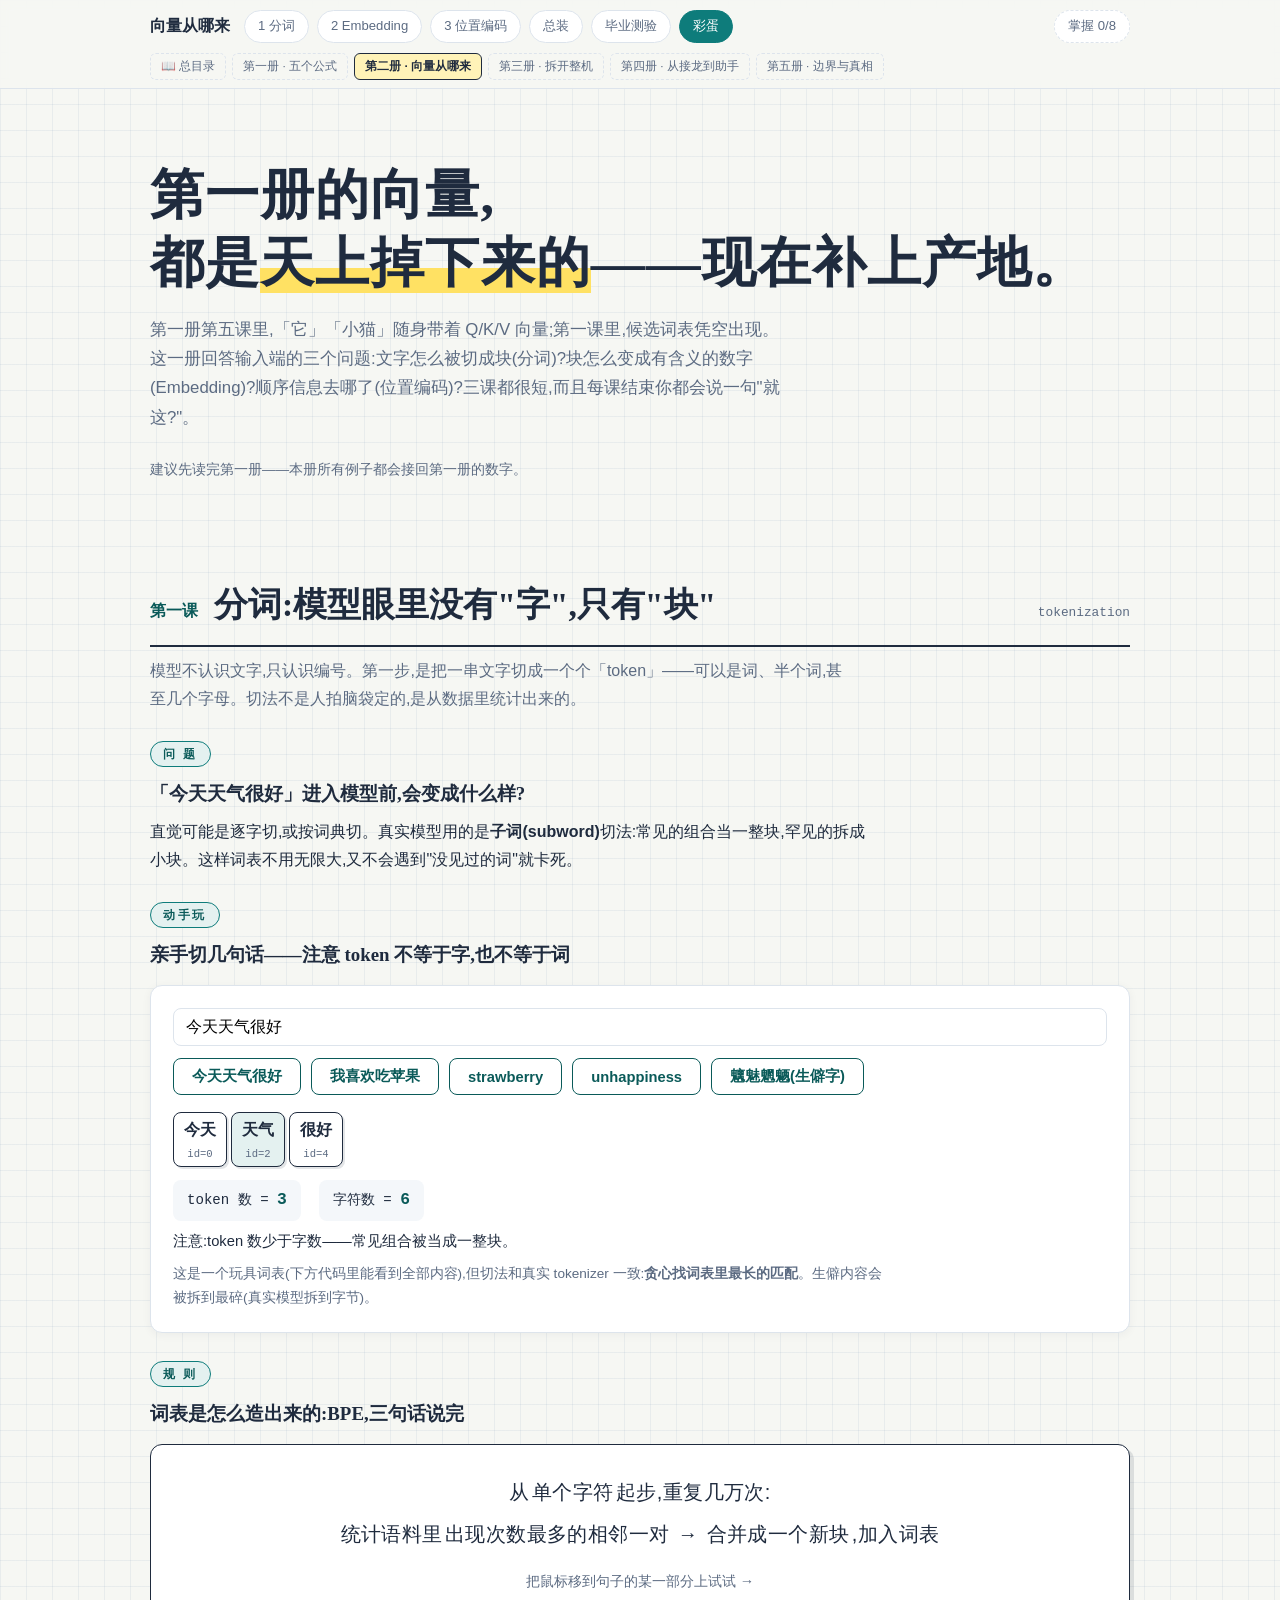
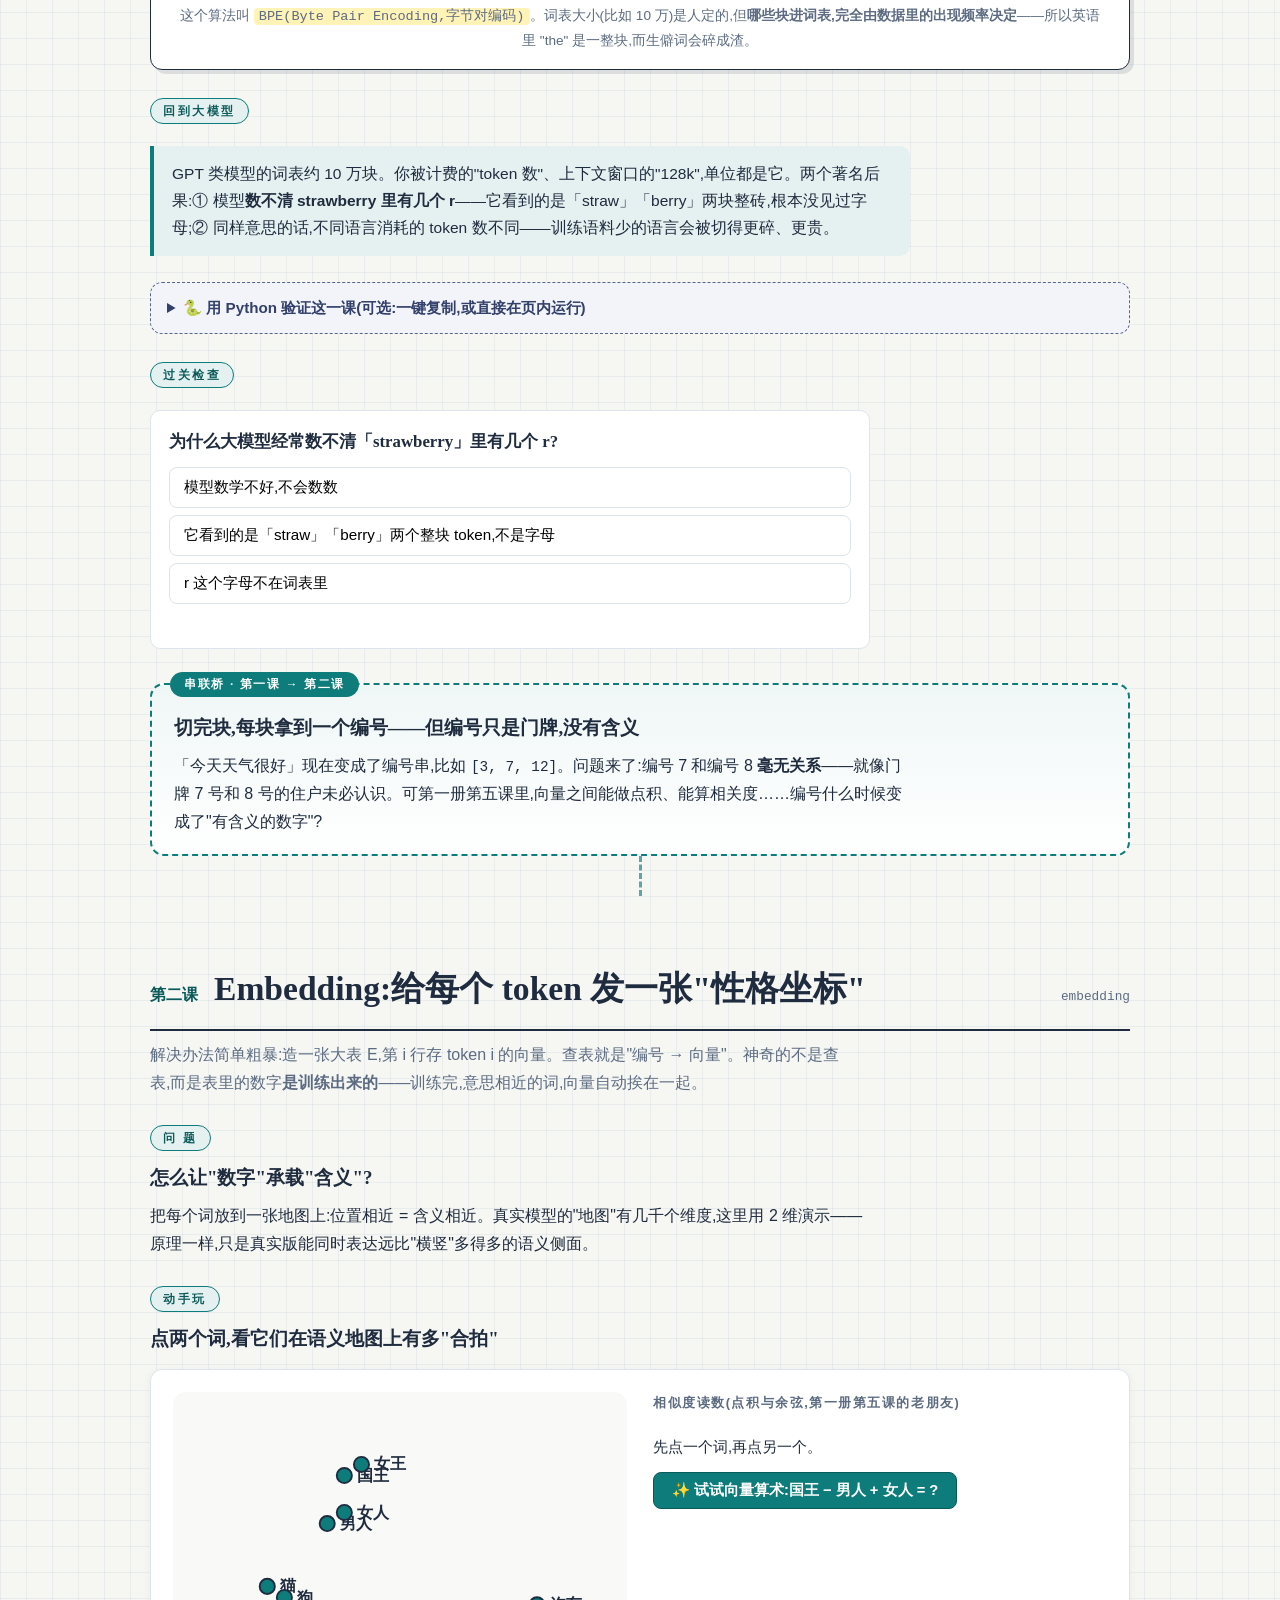
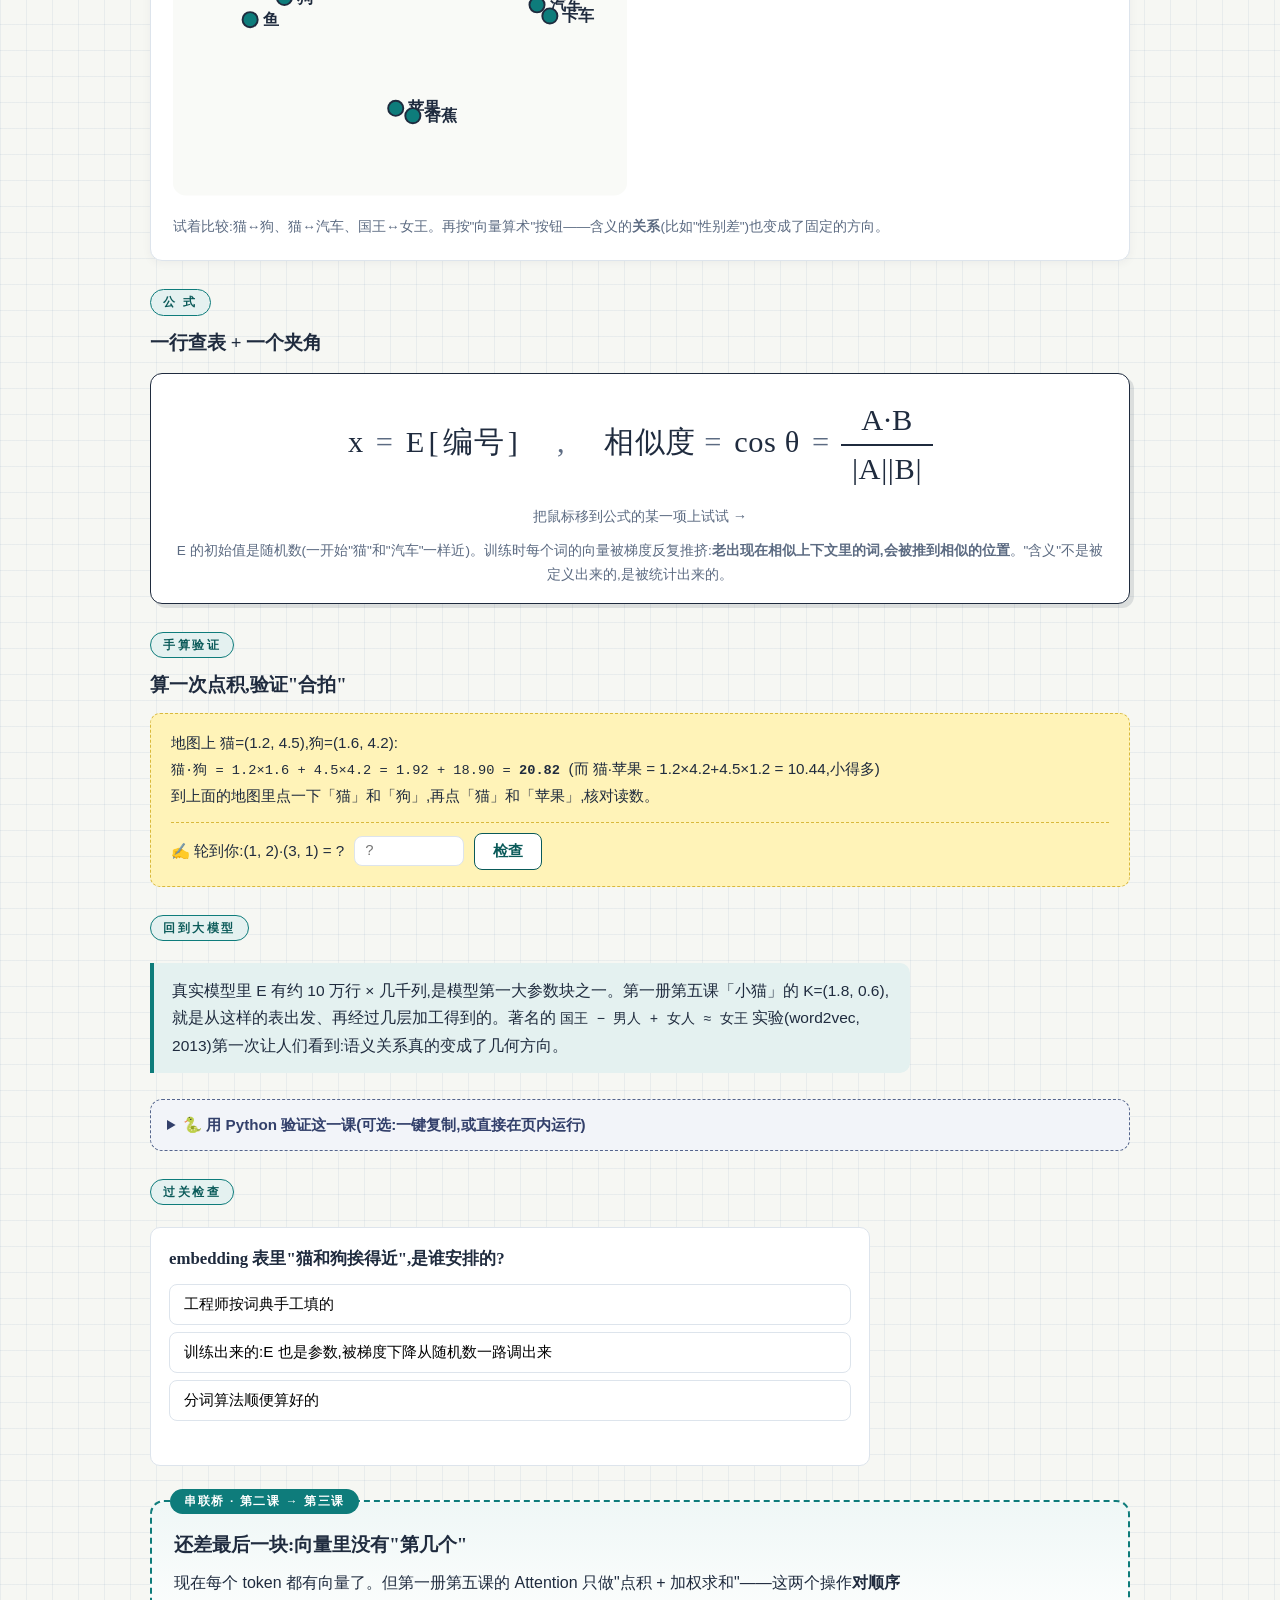
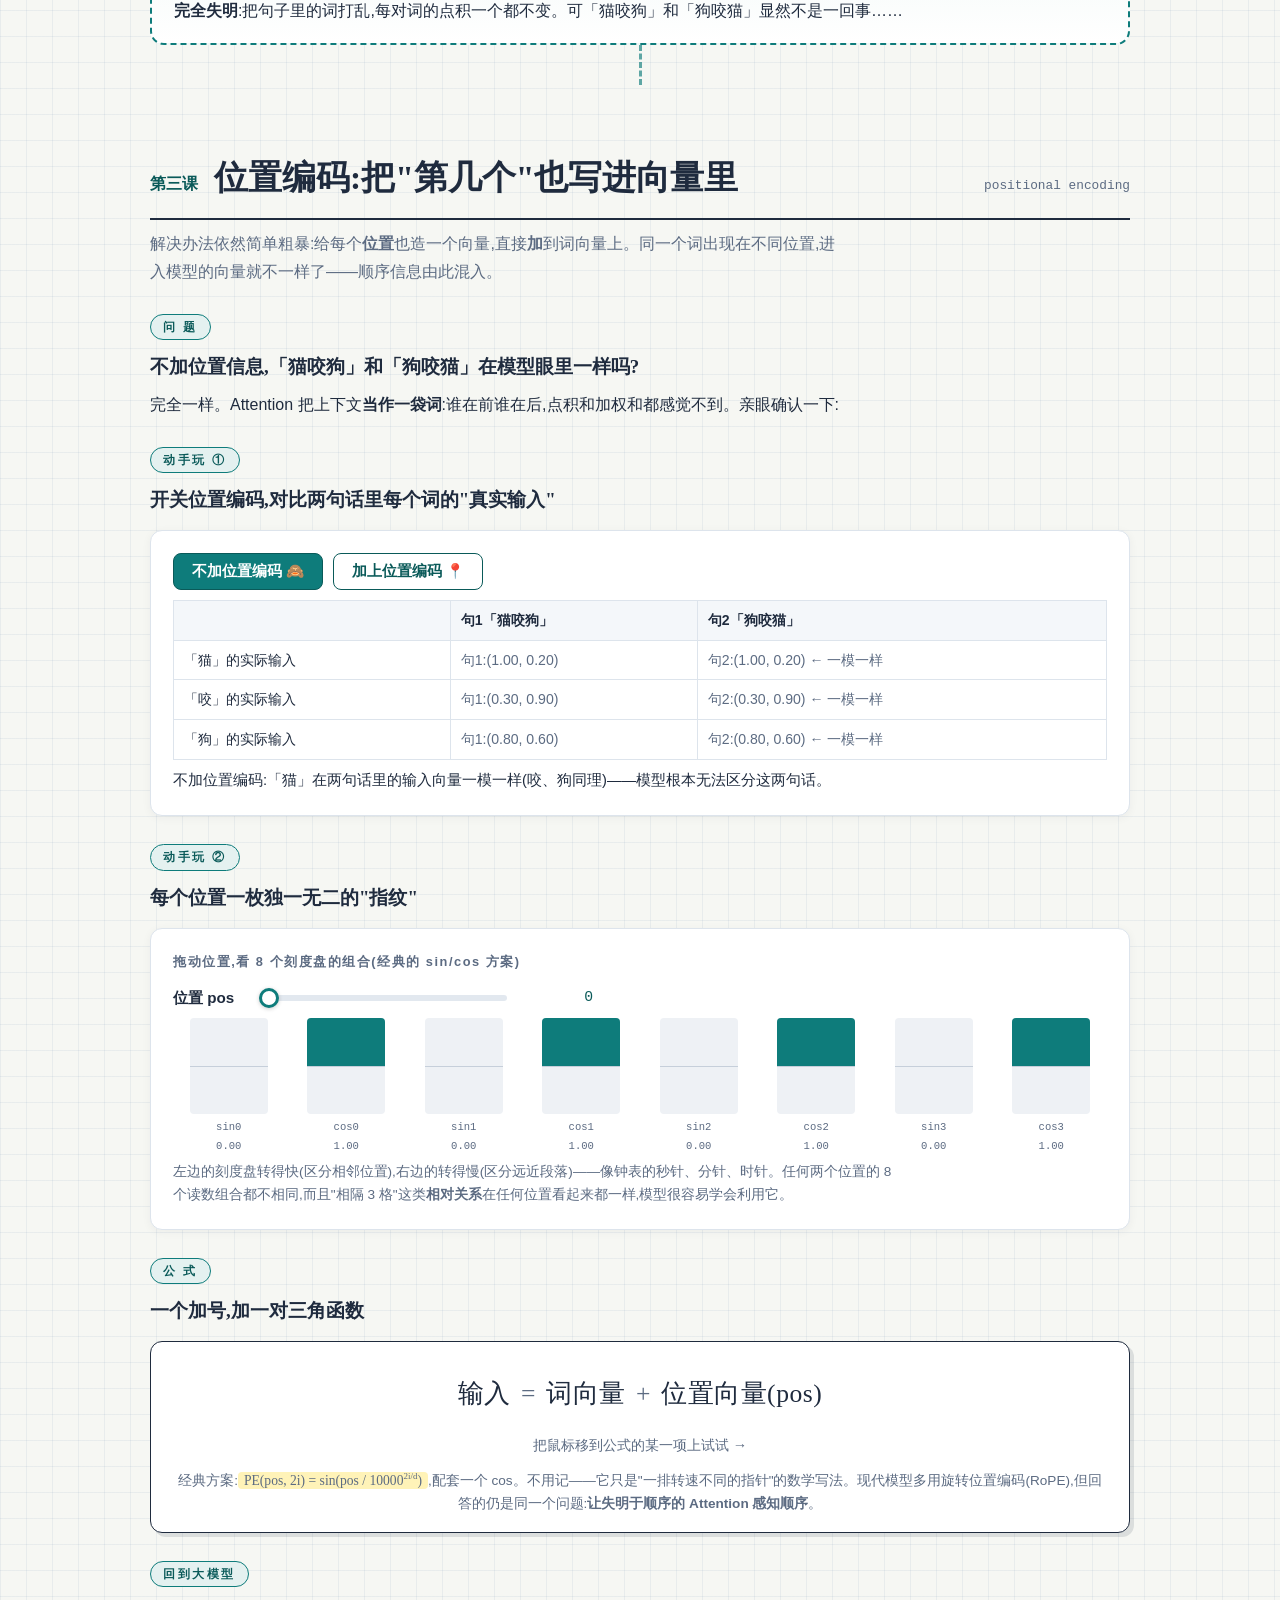
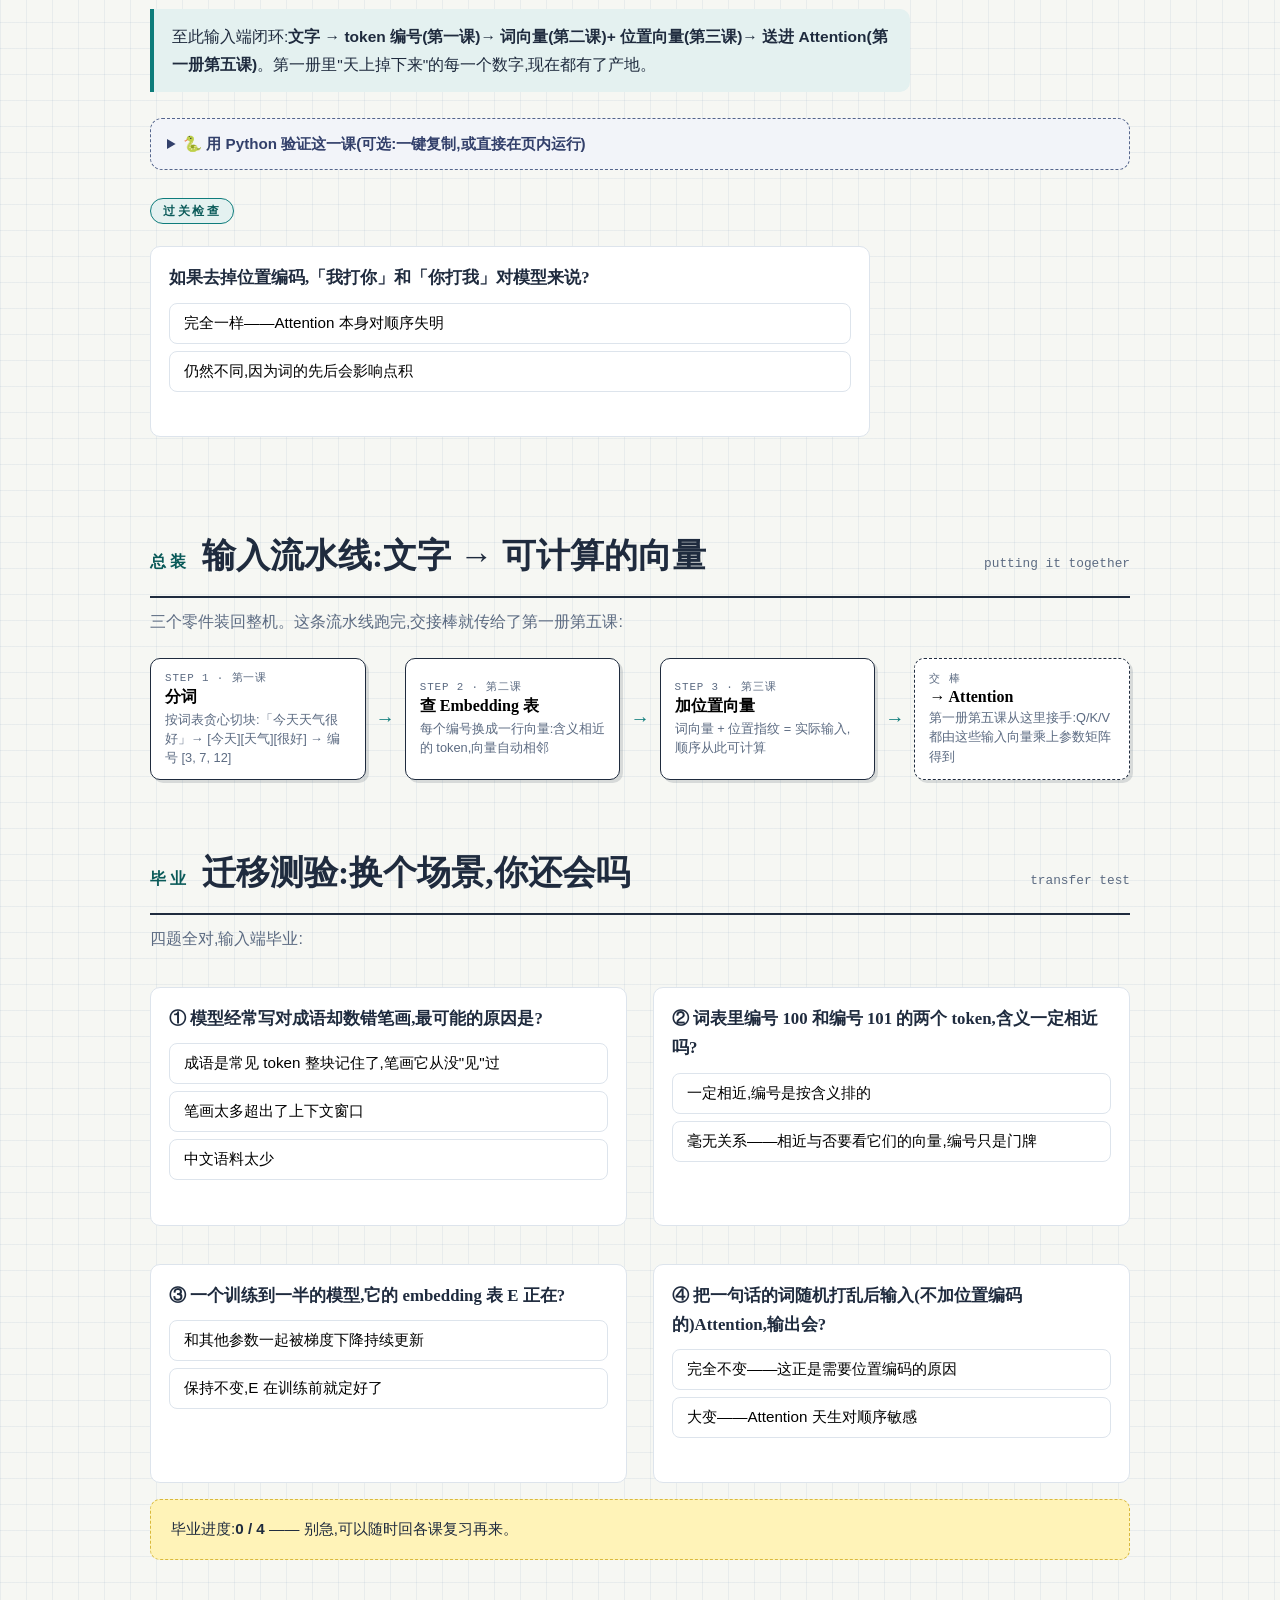
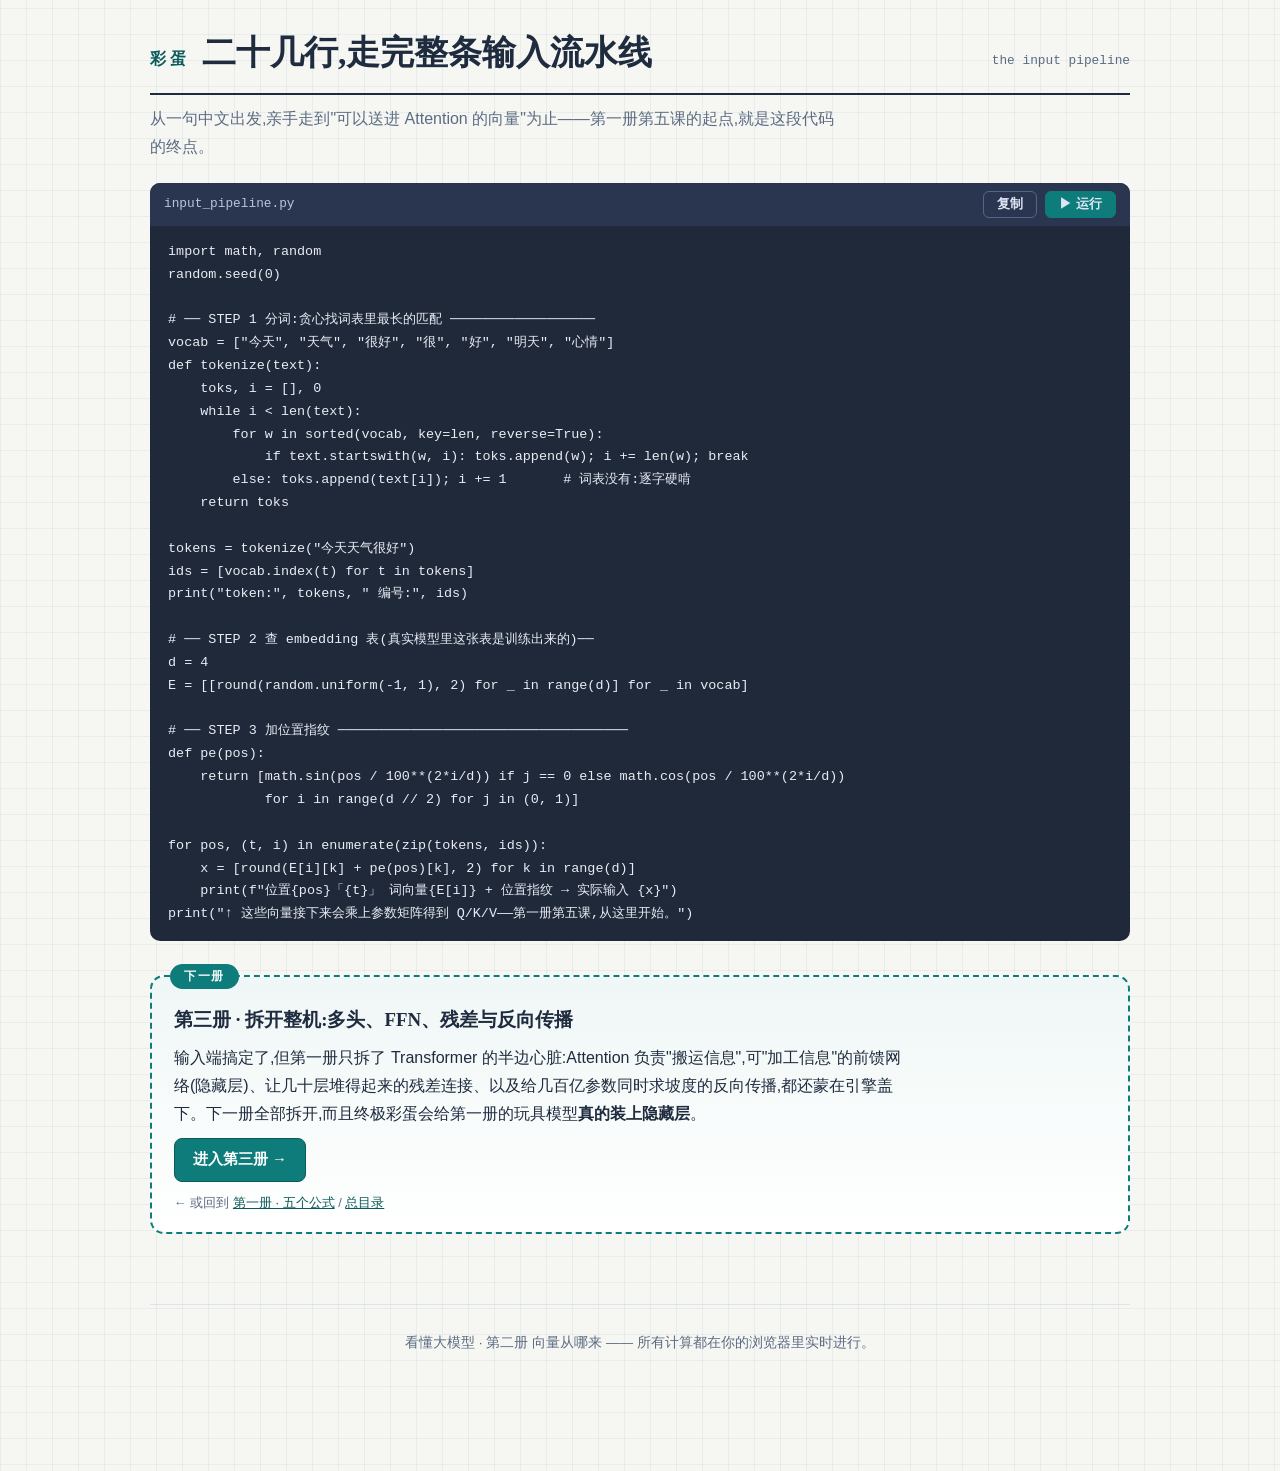
==== 02-tokens.html @ 9a84790a "初始提交:「看懂大模型」交互式零基础五册 - index.html         总目录:知识地图 + 五册导航 + 三条学习路线 - 01-formulas.html   第一册 · 五个公式(原" ====
<!DOCTYPE html>
<html lang="zh-CN">
<head>
<meta charset="UTF-8">
<meta name="viewport" content="width=device-width, initial-scale=1.0">
<title>第二册 · 向量从哪来:分词、Embedding、位置编码 | 看懂大模型</title>
<link rel="stylesheet" href="assets/style.css">
<style>
.tok-chip{display:inline-block;border:1.5px solid var(--ink);border-radius:8px;padding:3px 10px;margin:3px 4px 3px 0;font-family:var(--serif);font-weight:900;font-size:1.02rem;box-shadow:2px 2px 0 rgba(31,43,62,.12);background:var(--card)}
.tok-chip small{display:block;font-family:var(--mono);font-weight:400;font-size:.66rem;color:var(--sub);text-align:center}
.tok-chip.alt{background:var(--teal-bg)}
.tok-chip.rare{background:var(--red-bg);border-color:var(--red)}
.tok-in{width:100%;border:1.5px solid var(--line);border-radius:8px;padding:9px 12px;font-size:1rem;font-family:inherit}
.emb-svg text{font-family:var(--sans)}
.pe-bars{display:flex;gap:6px;align-items:center;height:130px;margin-top:8px}
.pe-col{flex:1;display:flex;flex-direction:column;align-items:center;gap:4px}
.pe-track{width:70%;height:96px;background:#EEF1F5;border-radius:4px;position:relative;overflow:hidden}
.pe-fill{position:absolute;left:0;right:0;background:var(--teal);transition:all .2s}
.pe-lbl{font-family:var(--mono);font-size:.66rem;color:var(--sub)}
.cmp-table{width:100%;border-collapse:collapse;font-size:.88rem;margin-top:10px}
.cmp-table th,.cmp-table td{border:1px solid var(--line);padding:7px 10px;text-align:left}
.cmp-table th{background:#F4F7FA}
.cmp-table td.diff{background:var(--marker-soft);font-weight:700}
.cmp-table td.same{color:var(--sub)}
</style>
</head>
<body data-prog-total="8">
<nav>
  <div class="nav-in">
    <span class="nav-brand">向量从哪来</span>
    <a class="nav-chip" href="#c1" data-nav="c1">1 分词</a>
    <a class="nav-chip" href="#c2" data-nav="c2">2 Embedding</a>
    <a class="nav-chip" href="#c3" data-nav="c3">3 位置编码</a>
    <a class="nav-chip" href="#c6" data-nav="c6">总装</a>
    <a class="nav-chip" href="#c7" data-nav="c7">毕业测验</a>
    <a class="nav-chip" href="#c8" data-nav="c8">彩蛋</a>
    <span class="nav-chip" id="navProg">掌握 0/8</span>
  </div>
  <div class="series-in">
    <a class="sbook" href="index.html">📖 总目录</a>
    <a class="sbook" href="01-formulas.html">第一册 · 五个公式</a>
    <a class="sbook cur" href="02-tokens.html">第二册 · 向量从哪来</a>
    <a class="sbook" href="03-transformer.html">第三册 · 拆开整机</a>
    <a class="sbook" href="04-assistant.html">第四册 · 从接龙到助手</a>
    <a class="sbook" href="05-limits.html">第五册 · 边界与真相</a>
  </div>
</nav>

<main>
<header class="hero" id="top">
  <h1>第一册的向量,<br>都是<span class="hl">天上掉下来的</span>——现在补上产地。</h1>
  <p class="lead">第一册第五课里,「它」「小猫」随身带着 Q/K/V 向量;第一课里,候选词表凭空出现。这一册回答输入端的三个问题:文字怎么被切成块(分词)?块怎么变成有含义的数字(Embedding)?顺序信息去哪了(位置编码)?三课都很短,而且每课结束你都会说一句"就这?"。</p>
  <p class="note">建议先读完第一册——本册所有例子都会接回第一册的数字。</p>
</header>

<!-- ======================== 第一课 分词 ======================== -->
<section class="chapter" id="c1">
  <div class="ch-head"><span class="ch-no">第一课</span><h2>分词:模型眼里没有"字",只有"块"</h2><span class="en">tokenization</span></div>
  <p class="ch-lede">模型不认识文字,只认识编号。第一步,是把一串文字切成一个个「token」——可以是词、半个词,甚至几个字母。切法不是人拍脑袋定的,是从数据里统计出来的。</p>

  <div class="stage">
    <span class="tag">问 题</span>
    <h3>「今天天气很好」进入模型前,会变成什么样?</h3>
    <p>直觉可能是逐字切,或按词典切。真实模型用的是<b>子词(subword)</b>切法:常见的组合当一整块,罕见的拆成小块。这样词表不用无限大,又不会遇到"没见过的词"就卡死。</p>
  </div>

  <div class="stage">
    <span class="tag">动手玩</span>
    <h3>亲手切几句话——注意 token 不等于字,也不等于词</h3>
    <div class="widget">
      <input class="tok-in" id="tokIn" value="今天天气很好" aria-label="输入要分词的文本">
      <div class="btn-row">
        <button class="btn ghost tok-preset" data-t="今天天气很好">今天天气很好</button>
        <button class="btn ghost tok-preset" data-t="我喜欢吃苹果">我喜欢吃苹果</button>
        <button class="btn ghost tok-preset" data-t="strawberry">strawberry</button>
        <button class="btn ghost tok-preset" data-t="unhappiness">unhappiness</button>
        <button class="btn ghost tok-preset" data-t="魑魅魍魉">魑魅魍魉(生僻字)</button>
      </div>
      <div style="margin-top:14px" id="tokOut"></div>
      <div class="readout">
        <div class="cell">token 数 = <b id="tokN">—</b></div>
        <div class="cell">字符数 = <b id="tokC">—</b></div>
      </div>
      <div class="gd-msg" id="tokMsg"></div>
      <p class="small" style="margin-top:8px">这是一个玩具词表(下方代码里能看到全部内容),但切法和真实 tokenizer 一致:<b>贪心找词表里最长的匹配</b>。生僻内容会被拆到最碎(真实模型拆到字节)。</p>
    </div>
  </div>

  <div class="stage">
    <span class="tag">规 则</span>
    <h3>词表是怎么造出来的:BPE,三句话说完</h3>
    <div class="fbox">
      <div class="formula" style="font-size:clamp(1rem,2.4vw,1.25rem);line-height:2.1;font-family:var(--sans)">
        从<span class="term" data-g="bpe-char" data-tip="<b>单字起步</b>:最初词表只有几百个基础字符/字节,任何文本都能拆开——所以模型永远不会遇到'词表里没有'的输入">单个字符</span>起步,重复几万次:<br>
        统计语料里<span class="term" data-g="bpe-pair" data-tip="<b>最常相邻的一对</b>:比如英文里 t 和 h 老挨着,中文里「今」和「天」老挨着——它们会最先被合并">出现次数最多的相邻一对</span> → <span class="term" data-g="bpe-merge" data-tip="<b>合并成新块</b>:t+h→th,th+e→the。常见的东西越合越长,罕见的永远保持碎块">合并成一个新块</span>,加入词表
      </div>
      <div class="tip">把鼠标移到句子的某一部分上试试 →</div>
      <div class="fnote">这个算法叫 <code>BPE(Byte Pair Encoding,字节对编码)</code>。词表大小(比如 10 万)是人定的,但<b>哪些块进词表,完全由数据里的出现频率决定</b>——所以英语里 "the" 是一整块,而生僻词会碎成渣。</div>
    </div>
  </div>

  <div class="stage">
    <span class="tag">回到大模型</span>
    <div class="backline">GPT 类模型的词表约 10 万块。你被计费的"token 数"、上下文窗口的"128k",单位都是它。两个著名后果:① 模型<b>数不清 strawberry 里有几个 r</b>——它看到的是「straw」「berry」两块整砖,根本没见过字母;② 同样意思的话,不同语言消耗的 token 数不同——训练语料少的语言会被切得更碎、更贵。</div>
  </div>

  <details class="pydet">
    <summary>🐍 用 Python 验证这一课(可选:一键复制,或直接在页内运行)</summary><div class="pynote">点「▶ 运行」会在你的浏览器里加载一个真正的 Python 引擎(首次需联网下载,约 10~20 秒);也可以复制到本地运行。只用标准库。</div>
    <div class="pyblock">
      <div class="pyhead"><span class="pl">lesson1_bpe.py</span><button class="pybtn py-copy">复制</button><button class="pybtn run py-run">▶ 运行</button></div>
      <pre class="pycode">from collections import Counter

# 语料:五个英文单词(重复代表词频)
words = ["low"]*5 + ["lower"]*2 + ["newest"]*6 + ["widest"]*3
words = [list(w) for w in words]                # 起步:全拆成单字符

for step in range(6):                           # BPE:重复合并 6 次
    pairs = Counter()
    for w in words:                             # ① 统计所有相邻对
        for a, b in zip(w, w[1:]):
            pairs[(a, b)] += 1
    (a, b), cnt = pairs.most_common(1)[0]       # ② 找最常见的一对
    for w in words:                             # ③ 合并成一个新块
        i = 0
        while i < len(w) - 1:
            if w[i] == a and w[i+1] == b: w[i:i+2] = [a+b]
            else: i += 1
    print(f"第{step+1}次合并: {a}+{b} (出现{cnt}次)   newest → {[t for t in words[7]]}")</pre>
      <pre class="pyout" hidden></pre>
    </div>
  </details>

  <div class="stage"><span class="tag">过关检查</span>
    <div class="quiz" data-key="q1" data-fbok="正确——模型看到的是「straw」「berry」两块砖的编号,里面有几个 r 它从没'看见'过。" data-fbbad="回想上面的实验:strawberry 被切成了几块?模型看到的是块的编号,不是字母。">
      <h3>为什么大模型经常数不清「strawberry」里有几个 r?</h3><button class="q-opt" data-ok="0">模型数学不好,不会数数</button><button class="q-opt" data-ok="1">它看到的是「straw」「berry」两个整块 token,不是字母</button><button class="q-opt" data-ok="0">r 这个字母不在词表里</button><div class="q-fb"></div>
    </div>
  </div>
</section>

<div class="bridge" id="b12">
  <span class="btag">串联桥 · 第一课 → 第二课</span>
  <h3>切完块,每块拿到一个编号——但编号只是门牌,没有含义</h3>
  <p>「今天天气很好」现在变成了编号串,比如 <span class="mono">[3, 7, 12]</span>。问题来了:编号 7 和编号 8 <b>毫无关系</b>——就像门牌 7 号和 8 号的住户未必认识。可第一册第五课里,向量之间能做点积、能算相关度……编号什么时候变成了"有含义的数字"?</p>
</div>
<div class="bridge-link"></div>

<!-- ======================== 第二课 EMBEDDING ======================== -->
<section class="chapter" id="c2">
  <div class="ch-head"><span class="ch-no">第二课</span><h2>Embedding:给每个 token 发一张"性格坐标"</h2><span class="en">embedding</span></div>
  <p class="ch-lede">解决办法简单粗暴:造一张大表 E,第 i 行存 token i 的向量。查表就是"编号 → 向量"。神奇的不是查表,而是表里的数字<b>是训练出来的</b>——训练完,意思相近的词,向量自动挨在一起。</p>

  <div class="stage">
    <span class="tag">问 题</span>
    <h3>怎么让"数字"承载"含义"?</h3>
    <p>把每个词放到一张地图上:位置相近 = 含义相近。真实模型的"地图"有几千个维度,这里用 2 维演示——原理一样,只是真实版能同时表达远比"横竖"多得多的语义侧面。</p>
  </div>

  <div class="stage">
    <span class="tag">动手玩</span>
    <h3>点两个词,看它们在语义地图上有多"合拍"</h3>
    <div class="widget">
      <div class="w-grid">
        <div>
          <svg id="embSvg" class="emb-svg" viewBox="0 0 360 320" width="100%"></svg>
        </div>
        <div>
          <div class="w-title">相似度读数(点积与余弦,第一册第五课的老朋友)</div>
          <div id="embRead" class="readout" style="flex-direction:column;align-items:flex-start"></div>
          <div class="gd-msg" id="embMsg">先点一个词,再点另一个。</div>
          <div class="btn-row"><button class="btn" id="embKing">✨ 试试向量算术:国王 − 男人 + 女人 = ?</button></div>
          <div class="gd-msg" id="embKingMsg"></div>
        </div>
      </div>
      <p class="small" style="margin-top:10px">试着比较:猫↔狗、猫↔汽车、国王↔女王。再按"向量算术"按钮——含义的<b>关系</b>(比如"性别差")也变成了固定的方向。</p>
    </div>
  </div>

  <div class="stage">
    <span class="tag">公 式</span>
    <h3>一行查表 + 一个夹角</h3>
    <div class="fbox" id="embF">
      <div class="formula">
        <span class="term" data-g="emb-x" data-tip="<b>x</b>:这个 token 的向量,后续一切计算(包括第一册第五课的 Q/K/V)的原材料">x</span><span class="op">=</span><span class="term" data-g="emb-E" data-tip="<b>E</b>:embedding 表,词表有多少 token 就有多少行。它是参数——第一册第三课的梯度下降同样在更新它的每一个数字">E</span>[<span class="term" data-g="emb-id" data-tip="<b>编号</b>:第一课分词的输出。查表动作本身毫无智能,智能全在表里的数字">编号</span>]
        <span class="op" style="padding:0 1em">,</span>
        相似度<span class="op">=</span><span class="term" data-g="emb-cos" data-tip="<b>cos θ</b>:两个向量夹角的余弦,1=同向(意思相近),0=垂直(不相干),−1=反向。点积除以两个长度就得到它">cos θ</span><span class="op">=</span><span class="frac"><span class="top"><span class="term" data-g="emb-dot" data-tip="<b>A·B</b>:点积——对应位置相乘再相加,第一册第五课算相关度用的正是它">A·B</span></span><span class="bot">|A||B|</span></span>
      </div>
      <div class="tip" id="embTip">把鼠标移到公式的某一项上试试 →</div>
      <div class="fnote">E 的初始值是随机数(一开始"猫"和"汽车"一样近)。训练时每个词的向量被梯度反复推挤:<b>老出现在相似上下文里的词,会被推到相似的位置</b>。"含义"不是被定义出来的,是被统计出来的。</div>
    </div>
  </div>

  <div class="stage">
    <span class="tag">手算验证</span>
    <h3>算一次点积,验证"合拍"</h3>
    <div class="verify">
      地图上 猫=(1.2, 4.5),狗=(1.6, 4.2):<br>
      <span class="mono">猫·狗 = 1.2×1.6 + 4.5×4.2 = 1.92 + 18.90 = <b>20.82</b></span>&nbsp;&nbsp;(而 猫·苹果 = 1.2×4.2+4.5×1.2 = 10.44,小得多)<br>
      到上面的地图里点一下「猫」和「狗」,再点「猫」和「苹果」,核对读数。
      <div class="try" data-exp="5" data-tol="0.01" data-key="t1"><span>✍️ 轮到你:(1, 2)·(3, 1) = ?</span><input type="number" step="0.01" class="t-in" placeholder="?"><button class="btn ghost t-btn">检查</button><span class="t-fb"></span></div>
    </div>
  </div>

  <div class="stage">
    <span class="tag">回到大模型</span>
    <div class="backline">真实模型里 E 有约 10 万行 × 几千列,是模型第一大参数块之一。第一册第五课「小猫」的 K=(1.8, 0.6),就是从这样的表出发、再经过几层加工得到的。著名的 <span class="mono">国王 − 男人 + 女人 ≈ 女王</span> 实验(word2vec, 2013)第一次让人们看到:语义关系真的变成了几何方向。</div>
  </div>

  <details class="pydet">
    <summary>🐍 用 Python 验证这一课(可选:一键复制,或直接在页内运行)</summary>
    <div class="pyblock">
      <div class="pyhead"><span class="pl">lesson2_embedding.py</span><button class="pybtn py-copy">复制</button><button class="pybtn run py-run">▶ 运行</button></div>
      <pre class="pycode">import math

E = {"猫": (1.2, 4.5), "狗": (1.6, 4.2), "鱼": (0.8, 3.6),
     "苹果": (4.2, 1.2), "香蕉": (4.6, 1.0), "汽车": (7.5, 4.0),
     "男人": (2.6, 6.2), "女人": (3.0, 6.5), "国王": (3.0, 7.5), "女王": (3.4, 7.8)}

def cos(a, b):                                  # 夹角余弦 = 点积 ÷ 两个长度
    dot = a[0]*b[0] + a[1]*b[1]
    return dot / (math.hypot(*a) * math.hypot(*b))

for pair in [("猫","狗"), ("猫","汽车"), ("国王","女王")]:
    print(f"cos({pair[0]}, {pair[1]}) = {cos(E[pair[0]], E[pair[1]]):.3f}")

# 向量算术:国王 − 男人 + 女人 ≈ ?
t = (E["国王"][0]-E["男人"][0]+E["女人"][0], E["国王"][1]-E["男人"][1]+E["女人"][1])
best = max(E, key=lambda w: cos(E[w], t) if w not in ("国王","男人","女人") else -9)
print("国王 − 男人 + 女人 =", t, "→ 最接近:", best)</pre>
      <pre class="pyout" hidden></pre>
    </div>
  </details>

  <div class="stage"><span class="tag">过关检查</span>
    <div class="quiz" data-key="q2" data-fbok="正确。E 是参数,和第一册彩蛋里的 W 一样被梯度下降一格格调出来——'含义'是训练的副产品。" data-fbbad="想想 E 的初始值是什么(随机数),以及第一册第三课的更新公式对谁生效。">
      <h3>embedding 表里"猫和狗挨得近",是谁安排的?</h3><button class="q-opt" data-ok="0">工程师按词典手工填的</button><button class="q-opt" data-ok="1">训练出来的:E 也是参数,被梯度下降从随机数一路调出来</button><button class="q-opt" data-ok="0">分词算法顺便算好的</button><div class="q-fb"></div>
    </div>
  </div>
</section>

<div class="bridge" id="b23">
  <span class="btag">串联桥 · 第二课 → 第三课</span>
  <h3>还差最后一块:向量里没有"第几个"</h3>
  <p>现在每个 token 都有向量了。但第一册第五课的 Attention 只做"点积 + 加权求和"——这两个操作<b>对顺序完全失明</b>:把句子里的词打乱,每对词的点积一个都不变。可「猫咬狗」和「狗咬猫」显然不是一回事……</p>
</div>
<div class="bridge-link"></div>

<!-- ======================== 第三课 位置编码 ======================== -->
<section class="chapter" id="c3">
  <div class="ch-head"><span class="ch-no">第三课</span><h2>位置编码:把"第几个"也写进向量里</h2><span class="en">positional encoding</span></div>
  <p class="ch-lede">解决办法依然简单粗暴:给每个<b>位置</b>也造一个向量,直接<b>加</b>到词向量上。同一个词出现在不同位置,进入模型的向量就不一样了——顺序信息由此混入。</p>

  <div class="stage">
    <span class="tag">问 题</span>
    <h3>不加位置信息,「猫咬狗」和「狗咬猫」在模型眼里一样吗?</h3>
    <p>完全一样。Attention 把上下文<b>当作一袋词</b>:谁在前谁在后,点积和加权和都感觉不到。亲眼确认一下:</p>
  </div>

  <div class="stage">
    <span class="tag">动手玩 ①</span>
    <h3>开关位置编码,对比两句话里每个词的"真实输入"</h3>
    <div class="widget">
      <div class="btn-row" style="margin-top:0">
        <button class="btn" id="peOff">不加位置编码 🙈</button>
        <button class="btn ghost" id="peOn">加上位置编码 📍</button>
      </div>
      <div id="peCmp" style="overflow-x:auto"></div>
      <div class="gd-msg" id="peMsg"></div>
    </div>
  </div>

  <div class="stage">
    <span class="tag">动手玩 ②</span>
    <h3>每个位置一枚独一无二的"指纹"</h3>
    <div class="widget">
      <div class="w-title">拖动位置,看 8 个刻度盘的组合(经典的 sin/cos 方案)</div>
      <div class="slider-row" style="max-width:420px"><label>位置 pos</label><input type="range" id="peSlider" min="0" max="15" step="1" value="0"><span class="val" id="peV">0</span></div>
      <div class="pe-bars" id="peBars"></div>
      <p class="small" style="margin-top:8px">左边的刻度盘转得快(区分相邻位置),右边的转得慢(区分远近段落)——像钟表的秒针、分针、时针。任何两个位置的 8 个读数组合都不相同,而且"相隔 3 格"这类<b>相对关系</b>在任何位置看起来都一样,模型很容易学会利用它。</p>
    </div>
  </div>

  <div class="stage">
    <span class="tag">公 式</span>
    <h3>一个加号,加一对三角函数</h3>
    <div class="fbox" id="peF">
      <div class="formula" style="font-size:clamp(1.15rem,2.8vw,1.6rem)">
        <span class="term" data-g="pe-in" data-tip="<b>实际输入</b>:进入 Attention 的向量。同一个词换位置,它就不同了——顺序信息就这样混了进去">输入</span><span class="op">=</span><span class="term" data-g="pe-word" data-tip="<b>词向量</b>:第二课查表得到的、带含义的向量">词向量</span><span class="op">+</span><span class="term" data-g="pe-pos" data-tip="<b>位置向量</b>:只看位置、不看词。经典方案用一组不同转速的 sin/cos;新式模型(RoPE)改成在点积时旋转,思想一致:让'第几个'可被计算">位置向量(pos)</span>
      </div>
      <div class="tip" id="peTip">把鼠标移到公式的某一项上试试 →</div>
      <div class="fnote">经典方案:<code class="mi">PE(pos, 2i) = sin(pos / 10000<sup>2i/d</sup>)</code>,配套一个 cos。不用记——它只是"一排转速不同的指针"的数学写法。现代模型多用旋转位置编码(RoPE),但回答的仍是同一个问题:<b>让失明于顺序的 Attention 感知顺序</b>。</div>
    </div>
  </div>

  <div class="stage">
    <span class="tag">回到大模型</span>
    <div class="backline">至此输入端闭环:<b>文字 → token 编号(第一课)→ 词向量(第二课)+ 位置向量(第三课)→ 送进 Attention(第一册第五课)</b>。第一册里"天上掉下来"的每一个数字,现在都有了产地。</div>
  </div>

  <details class="pydet">
    <summary>🐍 用 Python 验证这一课(可选:一键复制,或直接在页内运行)</summary>
    <div class="pyblock">
      <div class="pyhead"><span class="pl">lesson3_position.py</span><button class="pybtn py-copy">复制</button><button class="pybtn run py-run">▶ 运行</button></div>
      <pre class="pycode">import math

def pe(pos, d=8):                              # 位置 pos 的"指纹":d 个数字
    v = []
    for i in range(d // 2):
        angle = pos / (100 ** (2 * i / d))     # 转速逐对变慢(演示用 100,真实用 10000)
        v += [math.sin(angle), math.cos(angle)]
    return v

for pos in range(6):
    print(f"位置{pos}: ", [f"{x:+.2f}" for x in pe(pos)])
# 观察:任何两行都不相同——每个位置一枚独一无二的指纹;
# 且第一列变得快、最后一列变得慢,像秒针和时针。</pre>
      <pre class="pyout" hidden></pre>
    </div>
  </details>

  <div class="stage"><span class="tag">过关检查</span>
    <div class="quiz" data-key="q3" data-fbok="正确——点积和加权求和都是'一袋词'操作,必须把位置写进向量,顺序才可被计算。" data-fbbad="回看动手玩①:不加位置编码时,两句话里「猫」的输入向量一样吗?">
      <h3>如果去掉位置编码,「我打你」和「你打我」对模型来说?</h3><button class="q-opt" data-ok="1">完全一样——Attention 本身对顺序失明</button><button class="q-opt" data-ok="0">仍然不同,因为词的先后会影响点积</button><div class="q-fb"></div>
    </div>
  </div>
</section>

<!-- ======================== 总装 ======================== -->
<section class="chapter" id="c6">
  <div class="ch-head"><span class="ch-no">总 装</span><h2>输入流水线:文字 → 可计算的向量</h2><span class="en">putting it together</span></div>
  <p class="ch-lede">三个零件装回整机。这条流水线跑完,交接棒就传给了第一册第五课:</p>
  <div class="asm">
    <button class="asm-node" data-go="c1"><div class="an">STEP 1 · 第一课</div><div class="at">分词</div><div class="ad">按词表贪心切块:「今天天气很好」→ [今天][天气][很好] → 编号 [3, 7, 12]</div></button>
    <span class="asm-arrow">→</span>
    <button class="asm-node" data-go="c2"><div class="an">STEP 2 · 第二课</div><div class="at">查 Embedding 表</div><div class="ad">每个编号换成一行向量:含义相近的 token,向量自动相邻</div></button>
    <span class="asm-arrow">→</span>
    <button class="asm-node" data-go="c3"><div class="an">STEP 3 · 第三课</div><div class="at">加位置向量</div><div class="ad">词向量 + 位置指纹 = 实际输入,顺序从此可计算</div></button>
    <span class="asm-arrow">→</span>
    <button class="asm-node" style="border-style:dashed"><div class="an">交 棒</div><div class="at">→ Attention</div><div class="ad">第一册第五课从这里接手:Q/K/V 都由这些输入向量乘上参数矩阵得到</div></button>
  </div>
</section>

<!-- ======================== 毕业测验 ======================== -->
<section class="chapter" id="c7">
  <div class="ch-head"><span class="ch-no">毕 业</span><h2>迁移测验:换个场景,你还会吗</h2><span class="en">transfer test</span></div>
  <p class="ch-lede">四题全对,输入端毕业:</p>
  <div class="w-grid">
    <div class="quiz" data-key="g1" data-grad="1" data-fbok="正确。" data-fbbad="回想第一课:模型看到的是块,不是字母/汉字。">
      <h3>① 模型经常写对成语却数错笔画,最可能的原因是?</h3><button class="q-opt" data-ok="1">成语是常见 token 整块记住了,笔画它从没"见"过</button><button class="q-opt" data-ok="0">笔画太多超出了上下文窗口</button><button class="q-opt" data-ok="0">中文语料太少</button><div class="q-fb"></div></div>
    <div class="quiz" data-key="g2" data-grad="1" data-fbok="正确。" data-fbbad="编号只是门牌;含义住在 embedding 向量里。">
      <h3>② 词表里编号 100 和编号 101 的两个 token,含义一定相近吗?</h3><button class="q-opt" data-ok="0">一定相近,编号是按含义排的</button><button class="q-opt" data-ok="1">毫无关系——相近与否要看它们的向量,编号只是门牌</button><div class="q-fb"></div></div>
    <div class="quiz" data-key="g3" data-grad="1" data-fbok="正确。" data-fbbad="E 的初始值是随机数,后来发生了什么?第一册第三课。">
      <h3>③ 一个训练到一半的模型,它的 embedding 表 E 正在?</h3><button class="q-opt" data-ok="1">和其他参数一起被梯度下降持续更新</button><button class="q-opt" data-ok="0">保持不变,E 在训练前就定好了</button><div class="q-fb"></div></div>
    <div class="quiz" data-key="g4" data-grad="1" data-fbok="正确。" data-fbbad="位置编码解决的正是这个问题——回看第三课动手玩①。">
      <h3>④ 把一句话的词随机打乱后输入(不加位置编码的)Attention,输出会?</h3><button class="q-opt" data-ok="1">完全不变——这正是需要位置编码的原因</button><button class="q-opt" data-ok="0">大变——Attention 天生对顺序敏感</button><div class="q-fb"></div></div>
  </div>
  <div class="verify" id="gradBox" data-done="🎓 毕业!输入端三块拼图齐了——你已经知道第一册那些向量的完整产地。" style="margin-top:16px">毕业进度:<b id="gradScore">0 / 4</b> —— <span id="gradMsg">别急,可以随时回各课复习再来。</span></div>
</section>

<!-- ======================== 彩蛋 ======================== -->
<section class="chapter" id="c8">
  <div class="ch-head"><span class="ch-no">彩 蛋</span><h2>二十几行,走完整条输入流水线</h2><span class="en">the input pipeline</span></div>
  <p class="ch-lede">从一句中文出发,亲手走到"可以送进 Attention 的向量"为止——第一册第五课的起点,就是这段代码的终点。</p>
  <div class="pyblock">
    <div class="pyhead"><span class="pl">input_pipeline.py</span><button class="pybtn py-copy">复制</button><button class="pybtn run py-run">▶ 运行</button></div>
    <pre class="pycode">import math, random
random.seed(0)

# ── STEP 1 分词:贪心找词表里最长的匹配 ──────────────────
vocab = ["今天", "天气", "很好", "很", "好", "明天", "心情"]
def tokenize(text):
    toks, i = [], 0
    while i < len(text):
        for w in sorted(vocab, key=len, reverse=True):
            if text.startswith(w, i): toks.append(w); i += len(w); break
        else: toks.append(text[i]); i += 1       # 词表没有:逐字硬啃
    return toks

tokens = tokenize("今天天气很好")
ids = [vocab.index(t) for t in tokens]
print("token:", tokens, " 编号:", ids)

# ── STEP 2 查 embedding 表(真实模型里这张表是训练出来的)──
d = 4
E = [[round(random.uniform(-1, 1), 2) for _ in range(d)] for _ in vocab]

# ── STEP 3 加位置指纹 ────────────────────────────────────
def pe(pos):
    return [math.sin(pos / 100**(2*i/d)) if j == 0 else math.cos(pos / 100**(2*i/d))
            for i in range(d // 2) for j in (0, 1)]

for pos, (t, i) in enumerate(zip(tokens, ids)):
    x = [round(E[i][k] + pe(pos)[k], 2) for k in range(d)]
    print(f"位置{pos}「{t}」 词向量{E[i]} + 位置指纹 → 实际输入 {x}")
print("↑ 这些向量接下来会乘上参数矩阵得到 Q/K/V——第一册第五课,从这里开始。")</pre>
    <pre class="pyout" hidden></pre>
  </div>
</section>

<div class="bridge next-book">
  <span class="btag">下一册</span>
  <h3>第三册 · 拆开整机:多头、FFN、残差与反向传播</h3>
  <p>输入端搞定了,但第一册只拆了 Transformer 的半边心脏:Attention 负责"搬运信息",可"加工信息"的前馈网络(隐藏层)、让几十层堆得起来的残差连接、以及给几百亿参数同时求坡度的反向传播,都还蒙在引擎盖下。下一册全部拆开,而且终极彩蛋会给第一册的玩具模型<b>真的装上隐藏层</b>。</p>
  <a class="btn" href="03-transformer.html">进入第三册 →</a>
  <div class="nb-from">← 或回到 <a href="01-formulas.html">第一册 · 五个公式</a> / <a href="index.html">总目录</a></div>
</div>

<footer>看懂大模型 · 第二册 向量从哪来 —— 所有计算都在你的浏览器里实时进行。</footer>
</main>

<script src="assets/common.js"></script>
<script>
/* ==================== 第一课 分词器 ==================== */
const TVOCAB=['今天','明天','天气','心情','很好','不错','大模型','模型','语言','学习','喜欢','我们','苹果','香蕉','很','好','我','你','吃','了','的','。',',','!',
 'straw','berry','token','izer','happi','ness','low','new','est','er','un','ing','s'];
function tokenize(text){
  const toks=[]; let i=0;
  const sorted=[...TVOCAB].sort((a,b)=>b.length-a.length);
  while(i<text.length){
    const hit=sorted.find(w=>text.startsWith(w,i));
    if(hit){toks.push({t:hit,id:TVOCAB.indexOf(hit),rare:false});i+=hit.length;}
    else{toks.push({t:text[i],id:'?',rare:true});i+=1;}
  }
  return toks;
}
function tokRender(){
  const text=$('#tokIn').value.trim();
  if(!text){$('#tokOut').innerHTML='';$('#tokN').textContent='—';$('#tokC').textContent='—';$('#tokMsg').textContent='';return;}
  const toks=tokenize(text);
  $('#tokOut').innerHTML=toks.map((o,i)=>
    `<span class="tok-chip${o.rare?' rare':(i%2?' alt':'')}">${o.t==' '?'␣':o.t}<small>${o.rare?'罕见:逐字':'id='+o.id}</small></span>`).join('');
  $('#tokN').textContent=toks.length;
  $('#tokC').textContent=text.replace(/\s/g,'').length;
  const rare=toks.filter(o=>o.rare).length;
  $('#tokMsg').textContent =
    rare===toks.length&&rare>0?'词表里一个都没有——全部逐字硬啃(真实模型会拆到字节)。生僻内容就是这样变"贵"的。':
    rare>0?`有 ${rare} 块不在词表里,被拆成了单字。常见内容整块通过,罕见内容碎成渣。`:
    toks.length<text.replace(/\s/g,'').length?'注意:token 数少于字数——常见组合被当成一整块。':
    '每个字恰好一个 token。';
}
$('#tokIn').addEventListener('input',tokRender);
$$('.tok-preset').forEach(b=>b.addEventListener('click',()=>{$('#tokIn').value=b.dataset.t;tokRender();}));
tokRender();

/* ==================== 第二课 语义地图 ==================== */
const EMB={'猫':[1.2,4.5],'狗':[1.6,4.2],'鱼':[0.8,3.6],'苹果':[4.2,1.2],'香蕉':[4.6,1.0],
 '汽车':[7.5,4.0],'卡车':[7.8,3.7],'男人':[2.6,6.2],'女人':[3.0,6.5],'国王':[3.0,7.5],'女王':[3.4,7.8]};
const ES={W:360,H:320,pad:34,max:8.6};
const ex=v=>ES.pad+v/ES.max*(ES.W-2*ES.pad);
const ey=v=>ES.H-ES.pad-v/ES.max*(ES.H-2*ES.pad);
let embSel=[];
function embDraw(extra){
  const s=$('#embSvg');
  let inner=`<rect x="0" y="0" width="${ES.W}" height="${ES.H}" fill="#F9FAF7" rx="10"/>`;
  if(embSel.length===2){
    const[a,b]=embSel;
    inner+=`<line x1="${ex(EMB[a][0])}" y1="${ey(EMB[a][1])}" x2="${ex(EMB[b][0])}" y2="${ey(EMB[b][1])}" stroke="#0E7C7B" stroke-width="2" stroke-dasharray="5 4"/>`;
  }
  for(const[w,v]of Object.entries(EMB)){
    const sel=embSel.includes(w);
    inner+=`<g class="emb-pt" data-w="${w}" style="cursor:pointer">
      <circle cx="${ex(v[0])}" cy="${ey(v[1])}" r="${sel?9:6}" fill="${sel?'#FFE163':'#0E7C7B'}" stroke="#1F2B3E" stroke-width="${sel?2.5:1.5}"/>
      <text x="${ex(v[0])+10}" y="${ey(v[1])+4}" font-size="13" font-weight="${sel?'900':'600'}" fill="#1F2B3E">${w}</text></g>`;
  }
  if(extra) inner+=extra;
  s.innerHTML=inner;
  $$('#embSvg .emb-pt').forEach(g=>g.addEventListener('click',()=>{
    const w=g.dataset.w;
    if(embSel.includes(w)) embSel=embSel.filter(x=>x!==w);
    else{embSel.push(w); if(embSel.length>2)embSel.shift();}
    embDraw(); embRead();
  }));
}
const dot=(a,b)=>a[0]*b[0]+a[1]*b[1];
const norm=a=>Math.hypot(a[0],a[1]);
function embRead(){
  if(embSel.length<2){$('#embRead').innerHTML='';$('#embMsg').textContent=embSel.length?'再点一个词。':'先点一个词,再点另一个。';return;}
  const[a,b]=embSel,va=EMB[a],vb=EMB[b];
  const d=dot(va,vb),c=d/(norm(va)*norm(vb));
  $('#embRead').innerHTML=
    `<div class="cell">${a}=(${va.join(', ')})&nbsp;&nbsp;${b}=(${vb.join(', ')})</div>
     <div class="cell">点积 ${a}·${b} = <b>${f2(d)}</b></div>
     <div class="cell">余弦 cos θ = <b>${f2(c,3)}</b></div>`;
  $('#embMsg').textContent =
    c>0.98?`几乎同向——「${a}」和「${b}」在这张地图上是近义词。`:
    c>0.8?`夹角很小——含义相当接近。`:
    c>0.5?`有点关系,但不算近。`:`方向差得远——这俩在语义上不搭界。`;
}
$('#embKing').addEventListener('click',()=>{
  const t=[EMB['国王'][0]-EMB['男人'][0]+EMB['女人'][0],EMB['国王'][1]-EMB['男人'][1]+EMB['女人'][1]];
  let best=null,bc=-9;
  for(const[w,v]of Object.entries(EMB)){
    if(['国王','男人','女人'].includes(w))continue;
    const c=dot(v,t)/(norm(v)*norm(t));
    if(c>bc){bc=c;best=w;}
  }
  embSel=[];
  embDraw(`<g><circle cx="${ex(t[0])}" cy="${ey(t[1])}" r="8" fill="none" stroke="#D1495B" stroke-width="2.5" stroke-dasharray="4 3"/>
    <text x="${ex(t[0])+11}" y="${ey(t[1])-8}" font-size="12" fill="#D1495B" font-weight="900">计算结果 (${f2(t[0],1)}, ${f2(t[1],1)})</text></g>`);
  $('#embKingMsg').innerHTML=`国王(${EMB['国王']}) − 男人(${EMB['男人']}) + 女人(${EMB['女人']}) = (${f2(t[0],1)}, ${f2(t[1],1)}) → 地图上最近的词是「<b>${best}</b>」。"性别"这层含义,是一个可以加减的方向。`;
});
embDraw();

/* ==================== 第三课 位置编码 ==================== */
/* —— ① 对比表 —— */
const PEW={'猫':[1.0,0.2],'咬':[0.3,0.9],'狗':[0.8,0.6]};
const POS3=[[0.10,0.00],[0.20,0.10],[0.30,0.20]];
function peCmp(withPE){
  const s1=['猫','咬','狗'],s2=['狗','咬','猫'];
  const cell=(w,pos)=>{
    const v=PEW[w],p=POS3[pos];
    const r=withPE?[v[0]+p[0],v[1]+p[1]]:v;
    return `${w} = (${f2(r[0],2)}, ${f2(r[1],2)})`;
  };
  let rows='';
  for(let i=0;i<3;i++){
    const a=cell(s1[i],i),b=cell(s2[i],i);
    // 同一个词在两句中的输入是否相同?比较该词在两句里的向量
    rows+=`<tr><td>位置 ${i}</td><td>${a}</td><td>${b}</td></tr>`;
  }
  // 逐词对比:猫 在句1位置0 vs 句2位置2
  const wordCmp=['猫','咬','狗'].map(w=>{
    const p1=s1.indexOf(w),p2=s2.indexOf(w);
    const v=PEW[w];
    const a=withPE?[v[0]+POS3[p1][0],v[1]+POS3[p1][1]]:v;
    const b=withPE?[v[0]+POS3[p2][0],v[1]+POS3[p2][1]]:v;
    const same=f2(a[0],2)===f2(b[0],2)&&f2(a[1],2)===f2(b[1],2);
    return `<tr><td>「${w}」的实际输入</td><td class="${same?'same':'diff'}">句1:(${f2(a[0],2)}, ${f2(a[1],2)})</td><td class="${same?'same':'diff'}">句2:(${f2(b[0],2)}, ${f2(b[1],2)})${same?' ← 一模一样':' ← 不同了!'}</td></tr>`;
  }).join('');
  $('#peCmp').innerHTML=`<table class="cmp-table">
    <tr><th></th><th>句1「猫咬狗」</th><th>句2「狗咬猫」</th></tr>${wordCmp}</table>`;
  $('#peMsg').textContent=withPE?
    '加上位置向量后,同一个词在不同位置的输入不同了——Attention 从此能分清"谁咬谁"。':
    '不加位置编码:「猫」在两句话里的输入向量一模一样(咬、狗同理)——模型根本无法区分这两句话。';
  $('#peOn').classList.toggle('ghost',!withPE);
  $('#peOff').classList.toggle('ghost',withPE);
}
$('#peOff').addEventListener('click',()=>peCmp(false));
$('#peOn').addEventListener('click',()=>peCmp(true));
peCmp(false);

/* —— ② 指纹 —— */
function peVec(pos,d=8){
  const v=[];
  for(let i=0;i<d/2;i++){
    const a=pos/Math.pow(100,2*i/d);
    v.push(Math.sin(a),Math.cos(a));
  }
  return v;
}
function peBars(){
  const pos=+$('#peSlider').value;
  $('#peV').textContent=pos;
  const v=peVec(pos);
  $('#peBars').innerHTML=v.map((x,i)=>{
    const h=Math.abs(x)*48, top=x>=0?48-h:48;
    return `<div class="pe-col"><div class="pe-track">
      <div style="position:absolute;top:48px;left:0;right:0;height:1px;background:#C6CFDA"></div>
      <div class="pe-fill" style="top:${top}px;height:${h}px;${x<0?'background:#D1495B;':''}"></div></div>
      <span class="pe-lbl">${i%2?'cos':'sin'}${Math.floor(i/2)}<br>${f2(x,2)}</span></div>`;
  }).join('');
}
$('#peSlider').addEventListener('input',peBars);
peBars();
</script>
</body>
</html>
---- assets/style.css ----
:root{
  --paper:#F6F7F3;
  --grid:rgba(90,124,168,.09);
  --ink:#1F2B3E;
  --sub:#5C6B82;
  --teal:#0E7C7B;
  --teal-d:#0A5A59;
  --teal-bg:#E4F1F0;
  --marker:#FFE163;
  --marker-soft:#FFF3B8;
  --red:#D1495B;
  --red-bg:#FBEAED;
  --card:#FFFFFF;
  --line:#DDE4EC;
  --mono:ui-monospace,"SF Mono","Cascadia Mono",Consolas,"Courier New",monospace;
  --serif:"Songti SC","STSong","SimSun","Noto Serif SC",serif;
  --sans:-apple-system,BlinkMacSystemFont,"PingFang SC","Hiragino Sans GB","Microsoft YaHei",sans-serif;
}
*{box-sizing:border-box;margin:0;padding:0}
html{scroll-behavior:smooth}
@media (prefers-reduced-motion:reduce){
  html{scroll-behavior:auto}
  *,*::before,*::after{transition:none!important;animation:none!important}
}
body{
  font-family:var(--sans);color:var(--ink);background:var(--paper);
  background-image:linear-gradient(var(--grid) 1px,transparent 1px),
                   linear-gradient(90deg,var(--grid) 1px,transparent 1px);
  background-size:26px 26px;
  line-height:1.75;font-size:16px;
}
a{color:var(--teal-d)}
button{font-family:inherit}
:focus-visible{outline:3px solid var(--teal);outline-offset:2px;border-radius:4px}

/* ---------- 导航 ---------- */
nav{
  position:sticky;top:0;z-index:50;background:rgba(246,247,243,.92);
  backdrop-filter:blur(6px);border-bottom:1px solid var(--line);
}
.nav-in{max-width:1020px;margin:0 auto;padding:10px 20px;display:flex;gap:8px;align-items:center;overflow-x:auto}
.nav-brand{font-family:var(--serif);font-weight:900;font-size:1.02rem;white-space:nowrap;margin-right:6px}
.nav-chip{
  white-space:nowrap;border:1px solid var(--line);background:var(--card);color:var(--sub);
  border-radius:999px;padding:4px 13px;font-size:.82rem;cursor:pointer;text-decoration:none;
  transition:all .2s;
}
.nav-chip:hover{border-color:var(--teal);color:var(--teal-d)}
.nav-chip.active{background:var(--teal);border-color:var(--teal);color:#fff}

/* ---------- 页面骨架 ---------- */
main{max-width:1020px;margin:0 auto;padding:0 20px 90px}
section.chapter{padding-top:64px;scroll-margin-top:52px}
.hero{padding:72px 0 30px;text-align:left}
.hero h1{font-family:var(--serif);font-weight:900;font-size:clamp(2rem,5.5vw,3.4rem);line-height:1.25;letter-spacing:.02em}
.hero h1 .hl{background:linear-gradient(transparent 58%,var(--marker) 58%)}
.hero p.lead{max-width:640px;color:var(--sub);margin:18px 0 26px;font-size:1.05rem}
.stairs{display:flex;align-items:flex-end;gap:6px;margin:34px 0 10px;flex-wrap:wrap}
.stair{
  background:var(--card);border:1.5px solid var(--ink);border-radius:8px 8px 4px 4px;
  padding:10px 14px 8px;min-width:118px;flex:1;box-shadow:3px 3px 0 rgba(31,43,62,.14);
  cursor:pointer;transition:transform .15s;
}
.stair:hover{transform:translateY(-4px)}
.stair .no{font-family:var(--mono);font-size:.7rem;color:var(--sub);letter-spacing:.1em}
.stair .nm{font-family:var(--serif);font-weight:900;font-size:1.02rem}
.stair .fm{font-family:var(--mono);font-size:.72rem;color:var(--teal-d);margin-top:2px}
.stair:nth-child(1){margin-top:88px}
.stair:nth-child(2){margin-top:66px}
.stair:nth-child(3){margin-top:44px}
.stair:nth-child(4){margin-top:22px}
.stair:nth-child(5){margin-top:0}
.hero .note{font-size:.85rem;color:var(--sub)}

/* ---------- 章节头 ---------- */
.ch-head{display:flex;align-items:baseline;gap:16px;border-bottom:2px solid var(--ink);padding-bottom:10px;margin-bottom:8px}
.ch-no{font-family:var(--serif);font-weight:900;font-size:1rem;color:var(--teal-d);white-space:nowrap}
.ch-head h2{font-family:var(--serif);font-weight:900;font-size:clamp(1.5rem,3.4vw,2.1rem)}
.ch-head .en{font-family:var(--mono);color:var(--sub);font-size:.8rem;margin-left:auto;white-space:nowrap}
.ch-lede{color:var(--sub);margin:10px 0 22px;max-width:700px}

/* ---------- 五段式小节 ---------- */
.stage{margin:26px 0}
.tag{
  display:inline-block;font-size:.72rem;letter-spacing:.22em;color:var(--teal-d);
  border:1px solid var(--teal);border-radius:999px;padding:2px 12px;margin-bottom:10px;
  background:var(--teal-bg);font-weight:600;
}
.stage h3{font-family:var(--serif);font-weight:900;font-size:1.18rem;margin-bottom:8px}
.stage p{max-width:720px}
.stage p+p{margin-top:8px}

/* ---------- 卡片与部件 ---------- */
.widget{
  background:var(--card);border:1px solid var(--line);border-radius:12px;
  padding:22px;margin-top:14px;box-shadow:0 2px 10px rgba(31,43,62,.05);
}
.w-grid{display:grid;grid-template-columns:1fr 1fr;gap:26px}
@media (max-width:760px){.w-grid{grid-template-columns:1fr}}
.w-title{font-size:.8rem;letter-spacing:.12em;color:var(--sub);margin-bottom:12px;font-weight:600}

.ctx-sent{font-family:var(--serif);font-size:1.3rem;font-weight:900;margin-bottom:14px}
.ctx-sent .blank{
  display:inline-block;min-width:2.4em;border-bottom:3px solid var(--teal);
  color:var(--teal-d);text-align:center;font-family:var(--sans);font-size:1.05rem;
}

.slider-row{display:grid;grid-template-columns:4.6em 1fr 4.6em;gap:12px;align-items:center;margin:10px 0}
.slider-row label{font-weight:600;font-size:.95rem}
.slider-row .val{font-family:var(--mono);font-size:.92rem;text-align:right;color:var(--teal-d)}
input[type=range]{
  -webkit-appearance:none;appearance:none;width:100%;height:6px;border-radius:3px;
  background:linear-gradient(90deg,var(--teal) var(--fill,50%),#E2E8EF var(--fill,50%));outline-offset:4px;
}
input[type=range]::-webkit-slider-thumb{
  -webkit-appearance:none;appearance:none;width:20px;height:20px;border-radius:50%;
  background:#fff;border:3px solid var(--teal);cursor:grab;box-shadow:0 1px 4px rgba(0,0,0,.2);
}
input[type=range]::-moz-range-thumb{width:14px;height:14px;border-radius:50%;background:#fff;border:3px solid var(--teal);cursor:grab}
input[type=range].hot{background:linear-gradient(90deg,var(--red) var(--fill,50%),#E2E8EF var(--fill,50%))}
input[type=range].hot::-webkit-slider-thumb{border-color:var(--red)}

.bar-row{display:grid;grid-template-columns:2.6em 1fr 4.8em;gap:10px;align-items:center;margin:9px 0}
.bar-row .w{font-family:var(--serif);font-weight:900;font-size:1.05rem;text-align:center}
.bar-track{height:26px;background:#EEF1F5;border-radius:6px;overflow:hidden;position:relative}
.bar-fill{height:100%;background:var(--teal);border-radius:6px;transition:width .25s;min-width:2px}
.bar-fill.win{background:var(--teal-d)}
.bar-row .pv{font-family:var(--mono);font-size:.9rem;text-align:right}

.btn{
  border:1.5px solid var(--teal-d);background:var(--teal);color:#fff;border-radius:8px;
  padding:8px 18px;font-size:.92rem;font-weight:600;cursor:pointer;transition:all .15s;
}
.btn:hover{background:var(--teal-d)}
.btn.ghost{background:#fff;color:var(--teal-d)}
.btn.ghost:hover{background:var(--teal-bg)}
.btn.warn{background:var(--red);border-color:#A83648}
.btn:disabled{opacity:.45;cursor:not-allowed}
.btn-row{display:flex;gap:10px;flex-wrap:wrap;margin-top:12px}

/* ---------- 公式与荧光笔 ---------- */
.fbox{
  background:var(--card);border:1.5px solid var(--ink);border-radius:12px;
  padding:26px 22px 16px;margin-top:14px;box-shadow:4px 4px 0 rgba(31,43,62,.12);
  text-align:center;
}
.formula{font-size:clamp(1.35rem,3.2vw,1.9rem);font-family:Georgia,"Times New Roman",var(--serif);letter-spacing:.02em;line-height:2}
.formula i{font-style:italic}
.formula .op{padding:0 .28em;color:var(--sub)}
.frac{display:inline-flex;flex-direction:column;vertical-align:middle;text-align:center;line-height:1.35;margin:0 .1em}
.frac .top{border-bottom:2.5px solid currentColor;padding:0 .35em .1em}
.frac .bot{padding:.1em .35em 0}
.term{
  cursor:help;border-radius:4px;padding:0 .12em;
  background:linear-gradient(transparent 52%,var(--marker) 52%) left/0% 100% no-repeat;
  transition:background-size .25s;
}
.term:hover,.term.on{background-size:100% 100%}
.tip{min-height:1.6em;font-size:.9rem;color:var(--sub);margin-top:14px;font-family:var(--sans)}
.tip b{color:var(--ink)}
.lit{box-shadow:0 0 0 3px var(--marker)!important;border-radius:6px;position:relative;z-index:1}
.fnote{font-size:.85rem;color:var(--sub);margin-top:10px;font-family:var(--sans)}
.fnote code{font-family:var(--mono);background:var(--marker-soft);padding:1px 5px;border-radius:4px}

/* ---------- 手算验证 / 回到大模型 ---------- */
.verify{
  background:var(--marker-soft);border:1px dashed #D9B93C;border-radius:10px;
  padding:16px 20px;margin-top:12px;font-size:.95rem;
}
.verify .mono,.mono{font-family:var(--mono);font-size:.9em}
.backline{
  border-left:4px solid var(--teal);background:var(--teal-bg);border-radius:0 10px 10px 0;
  padding:14px 18px;margin-top:12px;font-size:.97rem;max-width:760px;
}
.calc-line{font-family:var(--mono);font-size:.88rem;background:#F4F7FA;border-radius:8px;padding:10px 14px;margin-top:14px;overflow-x:auto;white-space:nowrap}
.calc-line b{color:var(--teal-d)}

/* ---------- 具体部件 ---------- */
svg text{font-family:var(--mono)}
.gd-msg{min-height:1.7em;font-size:.92rem;margin-top:8px}
.gd-msg.bad{color:var(--red);font-weight:700}
.readout{display:flex;gap:18px;flex-wrap:wrap;margin-top:10px}
.readout .cell{background:#F4F7FA;border-radius:8px;padding:6px 14px;font-family:var(--mono);font-size:.88rem}
.readout .cell b{color:var(--teal-d);font-size:1.02rem}

.ar-sent{font-family:var(--serif);font-size:1.5rem;font-weight:900;display:flex;gap:6px;flex-wrap:wrap;align-items:center;min-height:2.4em}
.ar-tok{background:var(--card);border:1.5px solid var(--ink);border-radius:8px;padding:2px 12px;box-shadow:2px 2px 0 rgba(31,43,62,.12)}
.ar-tok.new{background:var(--marker-soft);animation:pop .3s}
@keyframes pop{from{transform:scale(.6);opacity:0}}
.ar-cursor{color:var(--teal);animation:blink 1s infinite}
@keyframes blink{50%{opacity:0}}
.ar-opt{
  display:grid;grid-template-columns:5em 1fr 4.2em;gap:12px;align-items:center;width:100%;
  background:#fff;border:1.5px solid var(--line);border-radius:10px;padding:10px 14px;margin:8px 0;
  cursor:pointer;text-align:left;font-size:1rem;transition:all .15s;
}
.ar-opt:hover{border-color:var(--teal);background:var(--teal-bg)}
.ar-opt .ow{font-family:var(--serif);font-weight:900;font-size:1.1rem}
.ar-opt .ob{height:14px;background:#EEF1F5;border-radius:4px;overflow:hidden}
.ar-opt .ob i{display:block;height:100%;background:var(--teal);border-radius:4px}
.ar-opt .op2{font-family:var(--mono);font-size:.85rem;text-align:right;color:var(--teal-d)}
.ar-chain{display:flex;gap:8px;flex-wrap:wrap;align-items:center;margin-top:8px;font-family:var(--mono);font-size:.86rem}
.ar-chip{background:var(--teal-bg);border:1px solid var(--teal);color:var(--teal-d);border-radius:6px;padding:3px 9px}
.ar-total{font-family:var(--mono);font-size:1rem;margin-top:10px}
.ar-total b{color:var(--teal-d);font-size:1.15rem}

.attn-words{display:flex;gap:8px;flex-wrap:wrap;margin-bottom:16px}
.aw{
  border:1.5px solid var(--line);background:#fff;border-radius:8px;padding:5px 13px;
  font-family:var(--serif);font-weight:900;font-size:1.05rem;cursor:pointer;transition:all .15s;
}
.aw:hover{border-color:var(--teal)}
.aw.sel{background:var(--ink);color:#fff;border-color:var(--ink)}
.attn-cols{display:flex;gap:8px;align-items:flex-end;flex-wrap:wrap}
.acol{flex:1;min-width:52px;text-align:center}
.acol .stick{height:110px;display:flex;align-items:flex-end;justify-content:center}
.acol .stick i{display:block;width:70%;background:var(--teal);border-radius:4px 4px 0 0;transition:height .3s;min-height:2px}
.acol.max .stick i{background:var(--teal-d)}
.acol .al{font-family:var(--serif);font-weight:900;margin-top:6px}
.acol .ap{font-family:var(--mono);font-size:.78rem;color:var(--sub)}
.attn-note{margin-top:12px;font-size:.94rem;background:var(--marker-soft);border-radius:8px;padding:8px 14px;display:inline-block}

.pipe{display:flex;flex-direction:column;gap:0;margin-top:14px}
.pstage{border:1px solid var(--line);border-radius:10px;background:#fff;padding:12px 16px}
.pstage .pt{font-size:.78rem;letter-spacing:.1em;color:var(--sub);font-weight:600;margin-bottom:6px}
.pstage .pn{font-family:var(--mono);font-size:.9rem;overflow-x:auto;white-space:nowrap}
.pstage .pn b{color:var(--teal-d)}
.parrow{text-align:center;color:var(--teal);font-size:1.1rem;line-height:1.5}

.asm{display:flex;flex-wrap:wrap;gap:10px;align-items:stretch;margin-top:18px}
.asm-node{
  flex:1;min-width:148px;background:var(--card);border:1.5px solid var(--ink);border-radius:10px;
  padding:12px 14px;cursor:pointer;box-shadow:3px 3px 0 rgba(31,43,62,.14);transition:transform .15s;
  text-align:left;font-family:inherit;
}
.asm-node:hover{transform:translateY(-3px)}
.asm-node .an{font-family:var(--mono);font-size:.68rem;color:var(--sub);letter-spacing:.08em}
.asm-node .at{font-family:var(--serif);font-weight:900;font-size:1rem;margin:2px 0}
.asm-node .ad{font-size:.8rem;color:var(--sub);line-height:1.5}
.asm-arrow{align-self:center;color:var(--teal);font-weight:900;font-size:1.2rem}
.loop-note{margin-top:14px;font-size:.9rem;color:var(--sub)}


/* ---------- 符号急救包 ---------- */
.sym-group{margin-top:20px}
.sym-group h4{font-family:var(--serif);font-weight:900;font-size:1.02rem;border-left:4px solid var(--teal);padding-left:10px;margin-bottom:6px}
.sym-row{display:grid;grid-template-columns:6.2em 1fr;gap:12px;padding:9px 10px;border-bottom:1px dashed var(--line);align-items:baseline}
.sym-row:last-child{border-bottom:none}
.sym-row .sy{font-family:Georgia,"Times New Roman",serif;font-size:1.25rem;text-align:center;background:var(--marker-soft);border-radius:6px;padding:2px 6px}
.sym-row .sn{font-weight:700;font-size:.92rem}
.sym-row .sm2{font-size:.9rem;color:var(--sub);line-height:1.65}
.float-help{
  position:fixed;right:18px;bottom:18px;z-index:60;width:56px;height:56px;border-radius:50%;
  background:var(--ink);color:#fff;border:none;cursor:pointer;font-family:Georgia,serif;font-size:1.15rem;
  box-shadow:0 4px 14px rgba(31,43,62,.35);transition:transform .15s;line-height:1.1;
}
.float-help:hover{transform:scale(1.08)}
.float-help small{display:block;font-size:.55rem;font-family:var(--sans)}
.help-mask{position:fixed;inset:0;background:rgba(31,43,62,.45);z-index:70;opacity:0;pointer-events:none;transition:opacity .2s}
.help-mask.open{opacity:1;pointer-events:auto}
.help-panel{
  position:fixed;right:0;top:0;bottom:0;width:min(430px,94vw);background:var(--paper);z-index:71;
  transform:translateX(105%);transition:transform .25s;overflow-y:auto;padding:20px 22px 40px;
  border-left:2px solid var(--ink);box-shadow:-8px 0 24px rgba(31,43,62,.2);
}
.help-panel.open{transform:none}
.help-panel .hp-head{display:flex;align-items:center;gap:10px;border-bottom:2px solid var(--ink);padding-bottom:8px;margin-bottom:6px}
.help-panel .hp-head h3{font-family:var(--serif);font-weight:900;font-size:1.15rem;flex:1}
.hp-close{border:1.5px solid var(--ink);background:#fff;border-radius:8px;width:34px;height:34px;font-size:1.1rem;cursor:pointer}
@media (max-width:640px){.stair{margin-top:0!important;min-width:96px}}
footer{border-top:1px solid var(--line);margin-top:70px;padding:26px 20px;text-align:center;color:var(--sub);font-size:.85rem}
.mi{font-family:Georgia,"Times New Roman",serif}
.mi sub,.mi sup,.sy sub,.sy sup,.tip sub,.tip sup{font-size:.66em}
code.mi{font-family:Georgia,"Times New Roman",serif;background:var(--marker-soft);padding:1px 6px;border-radius:4px}
/* ---------- 串联桥 ---------- */
.bridge{
  border:2px dashed var(--teal);border-radius:14px;background:linear-gradient(180deg,#EFF7F6,#fff);
  padding:22px 22px 18px;margin-top:34px;position:relative;
}
.btag{
  position:absolute;top:-13px;left:18px;background:var(--teal);color:#fff;border-radius:999px;
  padding:2px 14px;font-size:.74rem;letter-spacing:.14em;font-weight:700;
}
.bridge h3{font-family:var(--serif);font-weight:900;font-size:1.18rem;margin:4px 0 8px}
.bridge p{max-width:740px}
.bridge-link{width:0;height:40px;border-left:3px dashed var(--teal);margin:0 auto;opacity:.65}
.chain{display:flex;flex-wrap:wrap;gap:8px;align-items:center;margin-top:14px}
.chip2{background:#fff;border:1.5px solid var(--line);border-radius:9px;padding:7px 12px;font-size:.86rem;font-family:var(--mono)}
.chip2 b{color:var(--teal-d);font-size:1.02rem}
.chip2 .cl{display:block;font-family:var(--sans);font-size:.7rem;color:var(--sub);letter-spacing:.08em}
.chev{color:var(--teal);font-weight:900;font-size:1.05rem}
.pos-chip{border:1.5px solid var(--line);background:#fff;border-radius:8px;padding:6px 12px;cursor:pointer;font-size:.95rem;transition:all .15s}
.pos-chip:hover{border-color:var(--teal)}
.pos-chip.sel{background:var(--ink);color:#fff;border-color:var(--ink)}
.asm-node.step-on{outline:4px solid var(--marker);transform:translateY(-3px)}
.asm-detail{background:#fff;border:1.5px solid var(--ink);border-radius:10px;padding:14px 18px;margin-top:14px;min-height:4.2em;box-shadow:3px 3px 0 rgba(31,43,62,.12)}
.asm-detail .adt{font-family:var(--serif);font-weight:900;margin-bottom:4px}
.asm-count{font-family:var(--mono);color:var(--sub);font-size:.85rem}
/* ---------- 预测门 / 检查题 / 手算 / 账本 ---------- */
.locked{filter:blur(5px);pointer-events:none;user-select:none;opacity:.55;transition:filter .35s,opacity .35s}
.gate{border:1.5px solid var(--teal);background:var(--teal-bg);border-radius:10px;padding:14px 18px;margin-top:14px}
.gate h4{font-family:var(--serif);font-weight:900;font-size:1.02rem;margin-bottom:6px}
.gate-res{min-height:1.5em;font-size:.9rem;margin-top:8px}
.gate-res.good{color:var(--teal-d);font-weight:700}
.gate-res.miss{color:var(--red)}
.quiz{background:#fff;border:1.5px solid var(--line);border-radius:10px;padding:16px 18px;margin-top:12px;max-width:720px}
.quiz h3{font-family:var(--serif);font-weight:900;font-size:1.05rem;margin-bottom:10px}
.q-opt{display:block;width:100%;text-align:left;background:#fff;border:1.5px solid var(--line);border-radius:8px;padding:9px 14px;margin:7px 0;font-size:.95rem;cursor:pointer;transition:all .15s}
.q-opt:hover{border-color:var(--teal)}
.q-opt.ok{border-color:var(--teal-d);background:var(--teal-bg);font-weight:700}
.q-opt.bad{border-color:var(--red);background:var(--red-bg)}
.q-fb{min-height:1.5em;font-size:.88rem;color:var(--sub);margin-top:6px}
.try{display:flex;gap:10px;align-items:center;flex-wrap:wrap;margin-top:12px;padding-top:10px;border-top:1px dashed #D9B93C}
.try input{border:1.5px solid var(--line);border-radius:8px;padding:6px 10px;width:110px;font-family:var(--mono);font-size:.92rem}
.try .t-fb{font-size:.88rem;min-width:8em}
.try .t-fb.good{color:var(--teal-d);font-weight:700}
.lg-row{display:grid;grid-template-columns:5.6em 1fr;gap:10px;padding:8px 8px;border-bottom:1px dashed var(--line);font-size:.9rem;align-items:baseline}
.lg-row:last-child{border-bottom:none}
.lg-row b{color:var(--teal-d);font-family:var(--mono)}
.lg-row span{color:var(--sub)}
details.whence{margin-top:14px;background:#fff;border:1px solid var(--line);border-radius:10px;padding:10px 16px;max-width:720px}
details.whence summary{cursor:pointer;font-weight:600;color:var(--teal-d)}
.wt{width:100%;border-collapse:collapse;font-size:.86rem;margin-top:10px;font-family:var(--mono)}
.wt th,.wt td{border:1px solid var(--line);padding:6px 9px;text-align:left}
.wt th{background:#F4F7FA;font-family:var(--sans)}
#navProg{margin-left:auto;border-style:dashed;cursor:default}
/* ---------- Python 代码块 ---------- */
details.pydet{margin-top:22px;border:1.5px dashed #55658C;border-radius:12px;padding:12px 16px;background:#F2F4F9}
details.pydet>summary{cursor:pointer;font-weight:700;color:#33406B;font-size:.95rem}
details.pydet .pynote{font-size:.84rem;color:var(--sub);margin:8px 0 4px}
.pyblock{background:#20293A;border-radius:10px;overflow:hidden;margin-top:10px}
.pyhead{display:flex;gap:8px;align-items:center;background:#2A3550;padding:8px 14px;color:#B9C4DC;font-size:.8rem}
.pyhead .pl{flex:1;font-family:var(--mono)}
.pybtn{border:1px solid #55658C;background:transparent;color:#DDE5F5;border-radius:6px;padding:4px 13px;font-size:.8rem;cursor:pointer;font-weight:600}
.pybtn:hover{background:#39476B}
.pybtn.run{background:var(--teal);border-color:var(--teal)}
.pybtn.run:hover{background:var(--teal-d)}
.pybtn:disabled{opacity:.5;cursor:wait}
.pycode{margin:0;padding:15px 18px;overflow-x:auto;font-family:var(--mono);font-size:.84rem;line-height:1.7;color:#E8ECF4;white-space:pre}
.pyout{margin:0;padding:12px 18px;border-top:1px dashed #44506E;font-family:var(--mono);font-size:.84rem;color:#9FE8C8;white-space:pre-wrap}
.kbd{background:var(--marker-soft);border-radius:4px;padding:0 5px;font-family:var(--mono)}
.small{font-size:.85rem;color:var(--sub)}
/* ---------- 公式速查 ---------- */
.fml-row{display:block;width:100%;text-align:left;background:#fff;border:1.5px solid var(--line);border-radius:10px;padding:10px 14px;margin:8px 0;cursor:pointer;font-family:inherit;transition:all .15s}
.fml-row:hover{border-color:var(--teal);background:var(--teal-bg)}
.fml-row .fl{display:flex;gap:8px;align-items:baseline;margin-bottom:2px}
.fml-row .fn2{font-weight:700;font-size:.88rem;color:var(--teal-d)}
.fml-row .fd{font-size:.78rem;color:var(--sub)}
.fml-row .fgo{font-size:.74rem;color:var(--sub);margin-left:auto;white-space:nowrap}
.fml-row .ff{font-family:Georgia,"Times New Roman",serif;font-size:1.02rem;color:var(--ink)}
.fml-row .ff sub,.fml-row .ff sup{font-size:.62em}
.q-fml{display:inline-block;font-family:Georgia,"Times New Roman",serif;font-size:.88rem;color:var(--ink);background:var(--marker-soft);border-radius:6px;padding:2px 10px;margin-bottom:8px}
.q-fml sub,.q-fml sup{font-size:.62em}
.asm-node .af{font-family:Georgia,"Times New Roman",serif;font-size:.74rem;color:var(--teal-d);margin-top:5px;white-space:nowrap;overflow:hidden;text-overflow:ellipsis}
.asm-node .af sub,.asm-node .af sup{font-size:.62em}

/* ---------- 系列丛书导航 ---------- */
.series-in{max-width:1020px;margin:0 auto;padding:0 20px 8px;display:flex;gap:6px;align-items:center;overflow-x:auto}
.sbook{
  white-space:nowrap;border:1px dashed var(--line);background:transparent;color:var(--sub);
  border-radius:6px;padding:2px 10px;font-size:.74rem;text-decoration:none;transition:all .2s;
}
.sbook:hover{border-color:var(--teal);color:var(--teal-d)}
.sbook.cur{border:1.5px solid var(--ink);background:var(--marker-soft);color:var(--ink);font-weight:700}
.next-book .btn{display:inline-block;text-decoration:none;margin-top:10px}
.next-book .nb-from{font-size:.8rem;color:var(--sub);margin-top:10px}
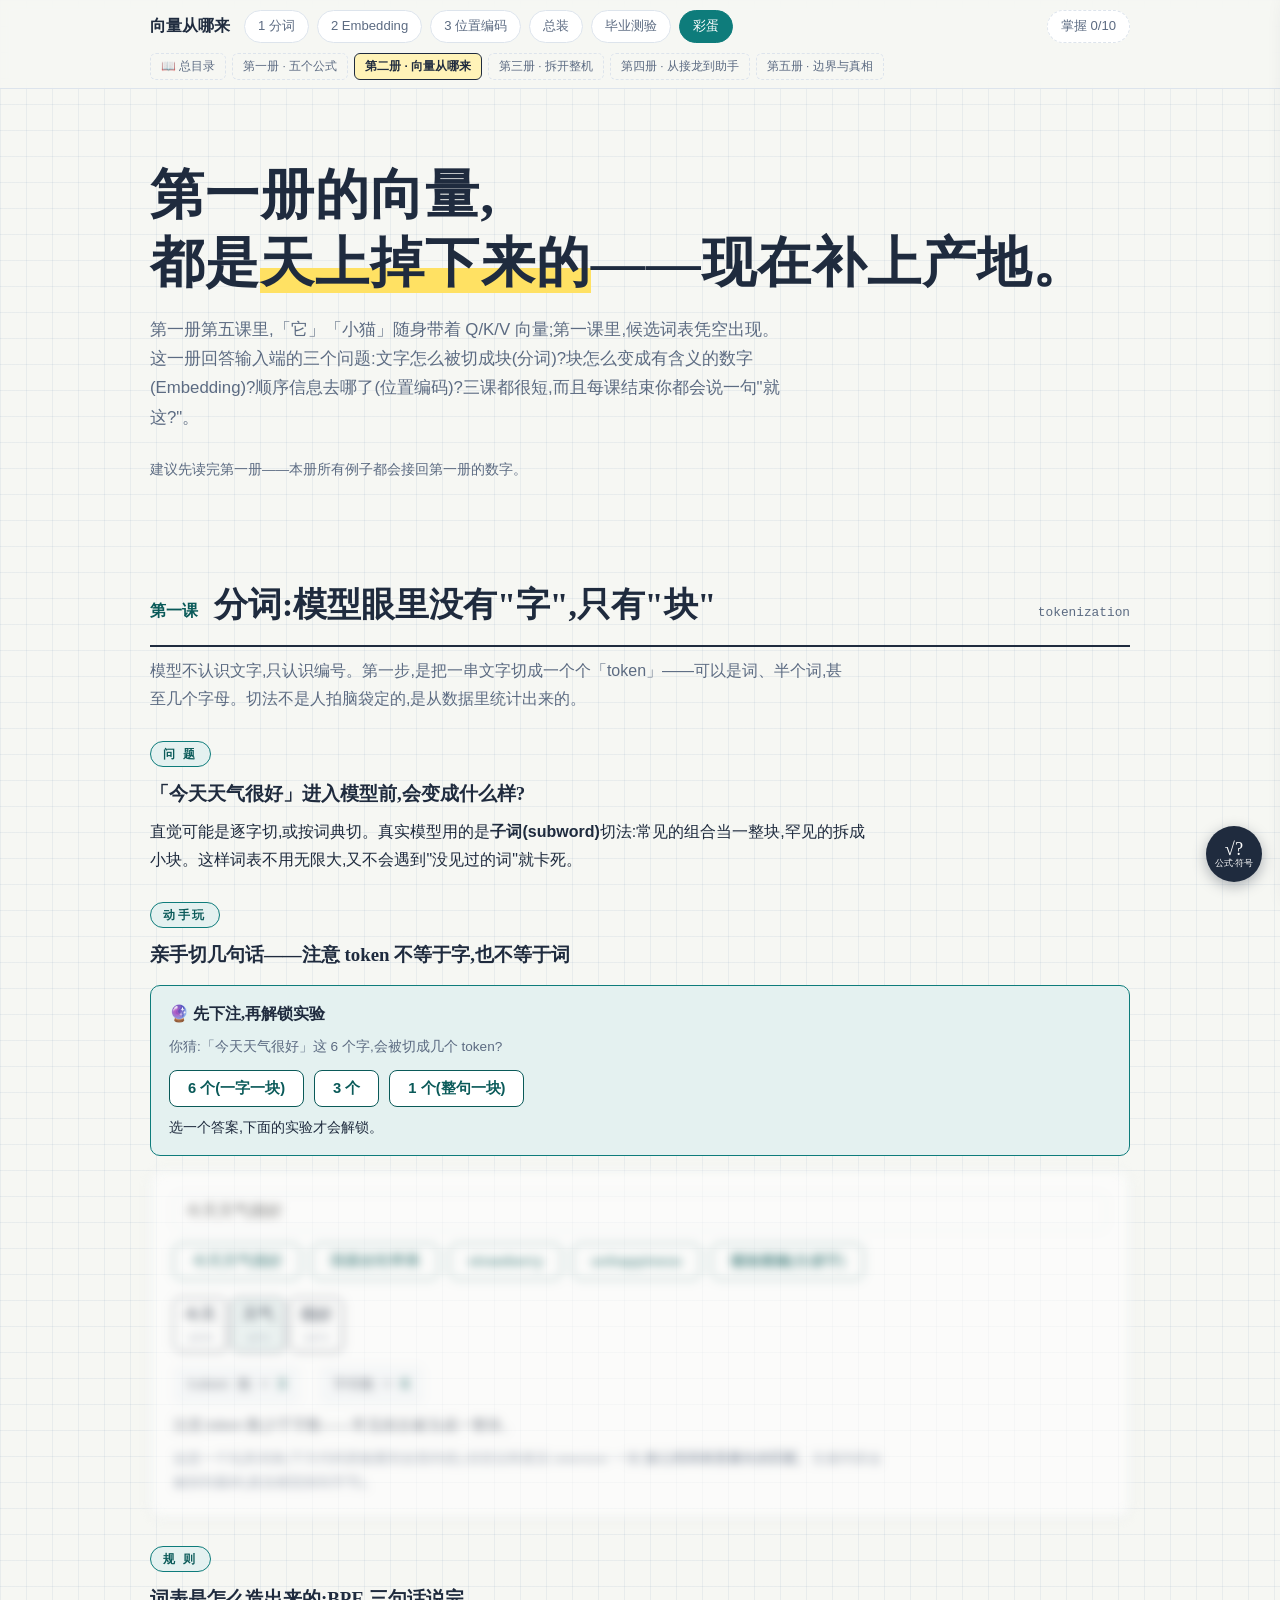
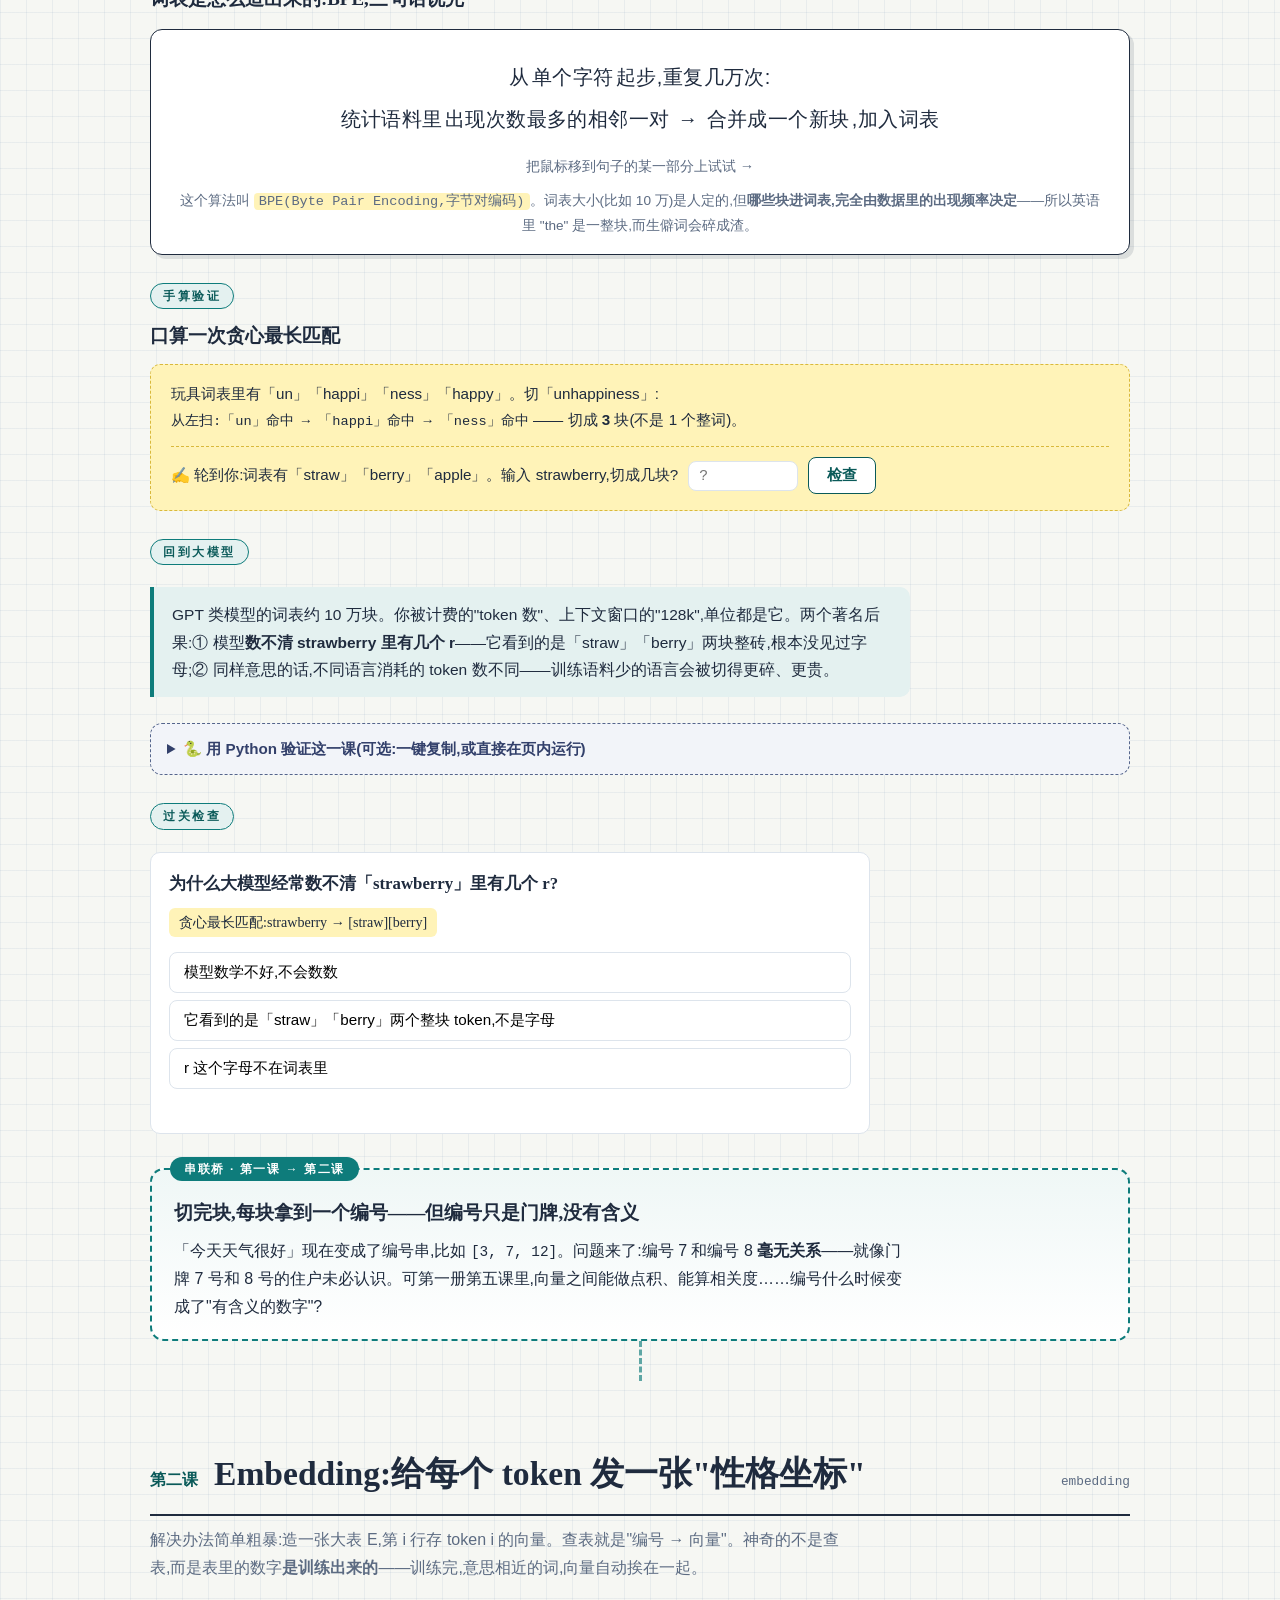
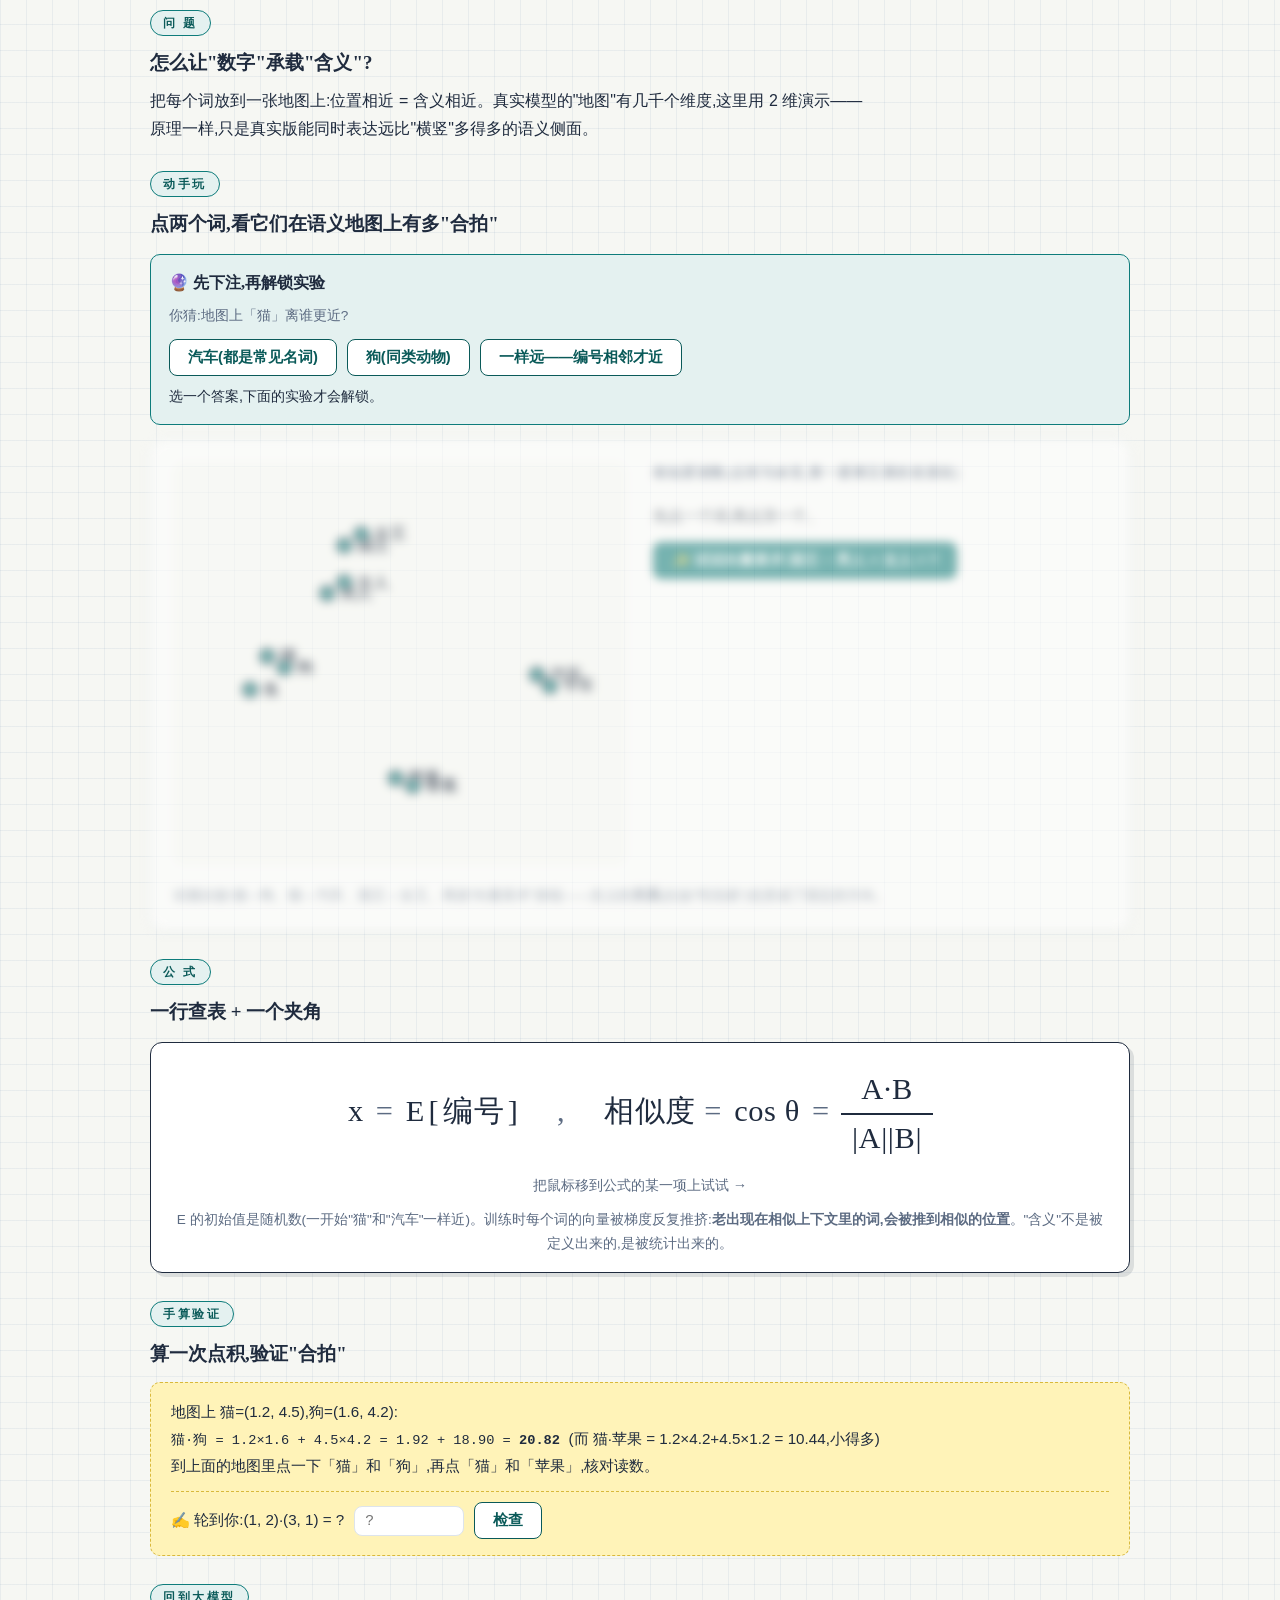
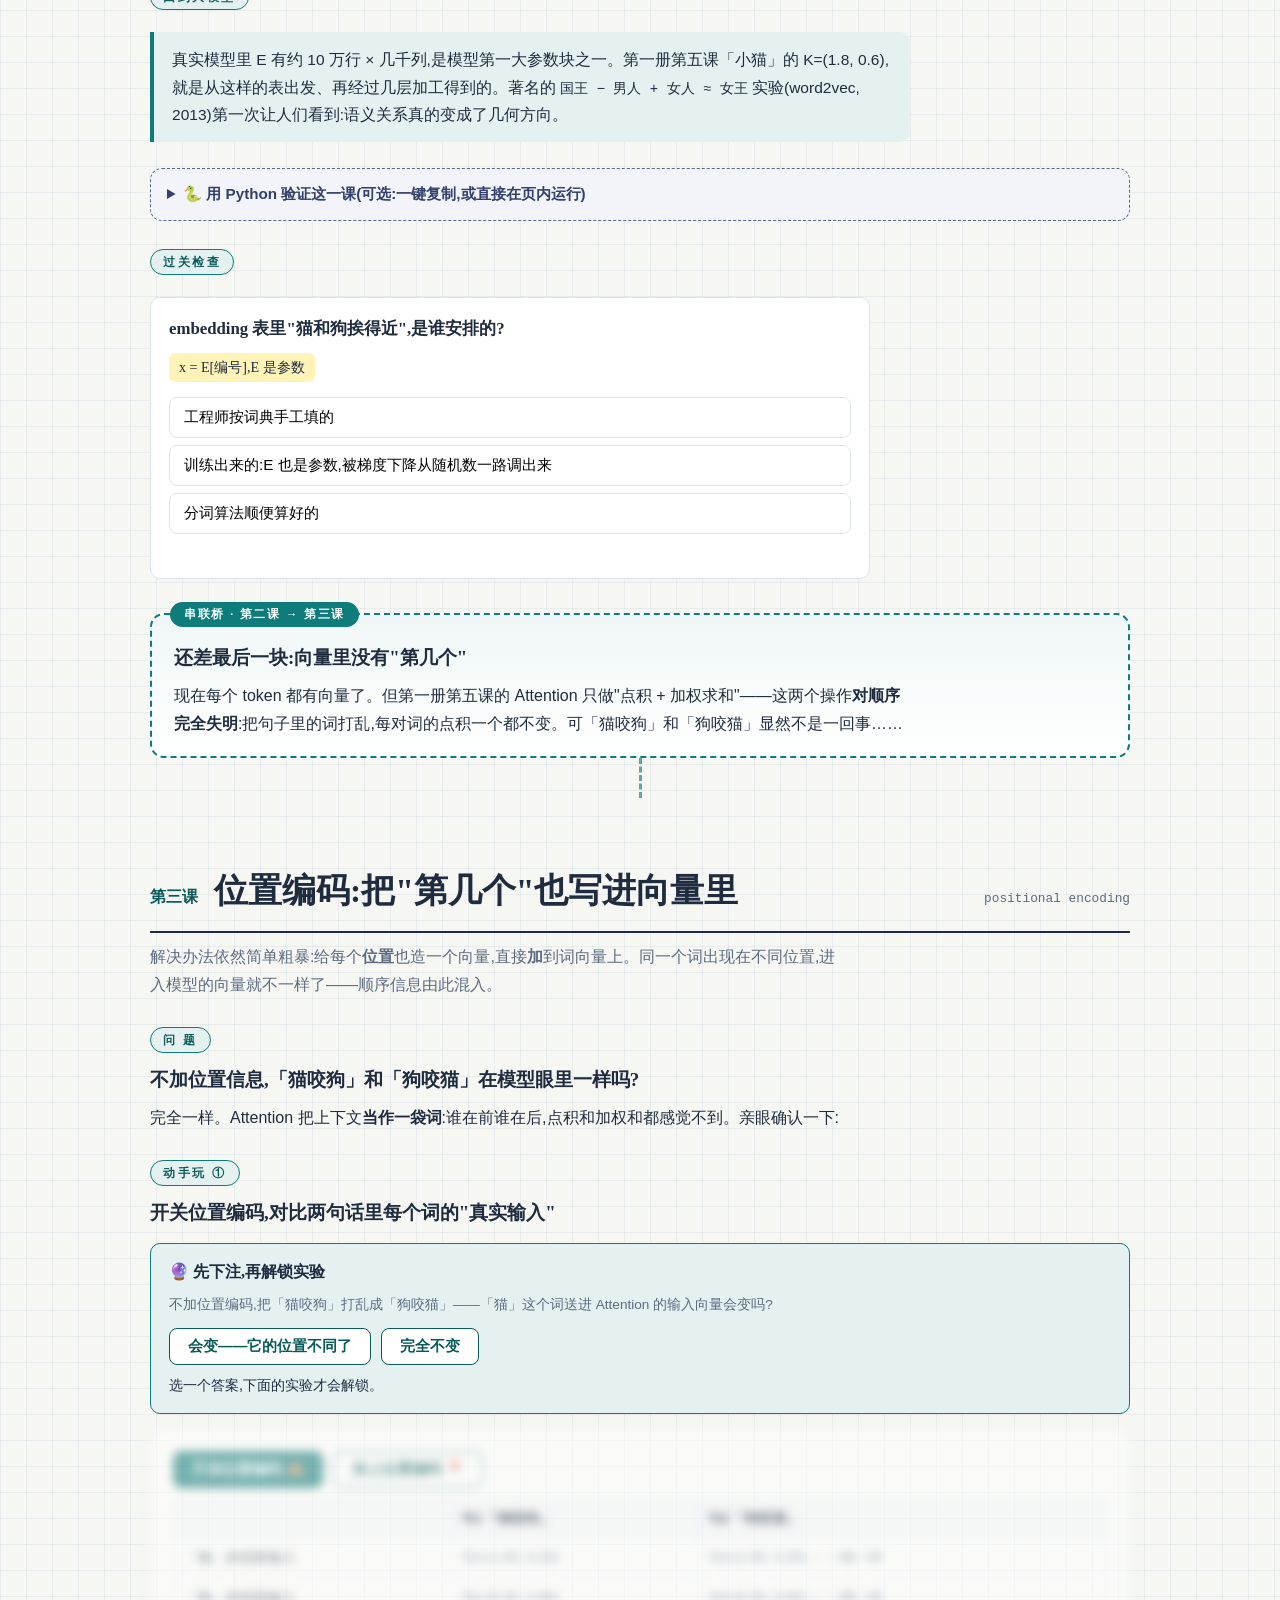
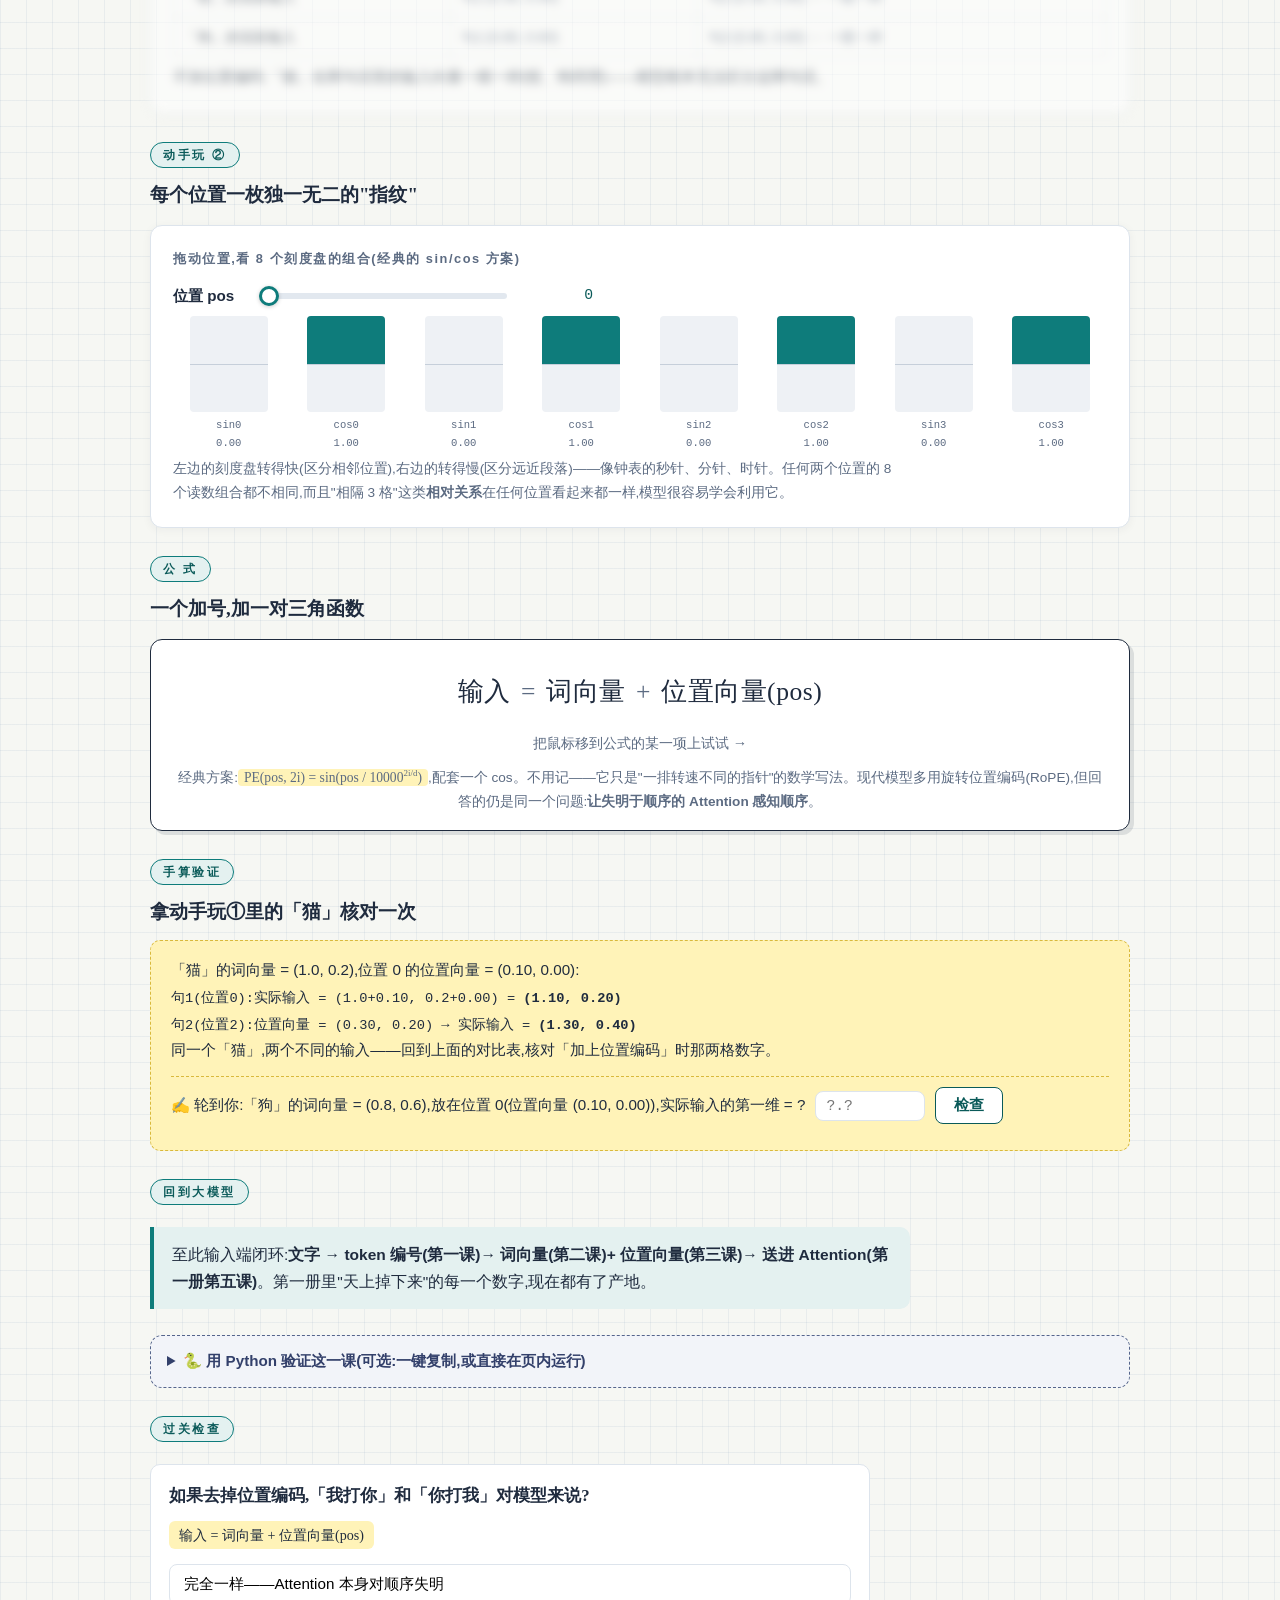
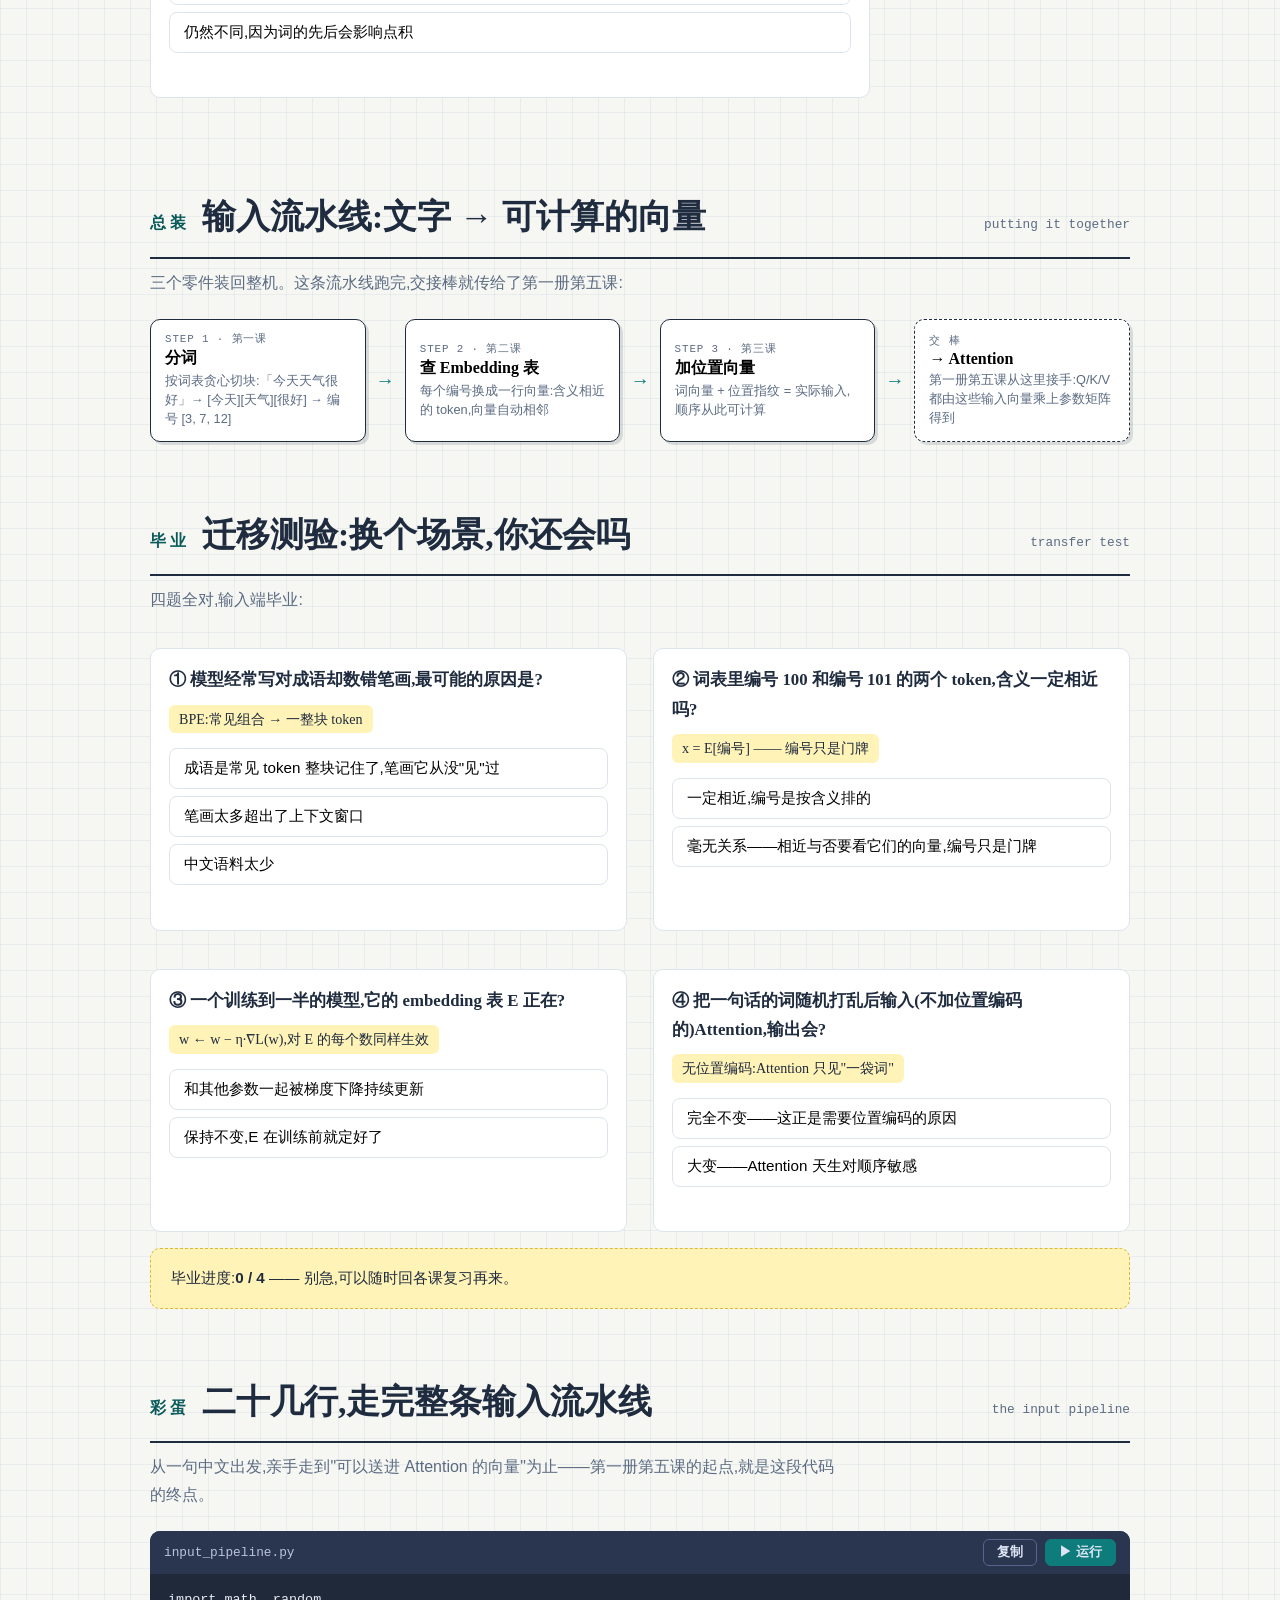
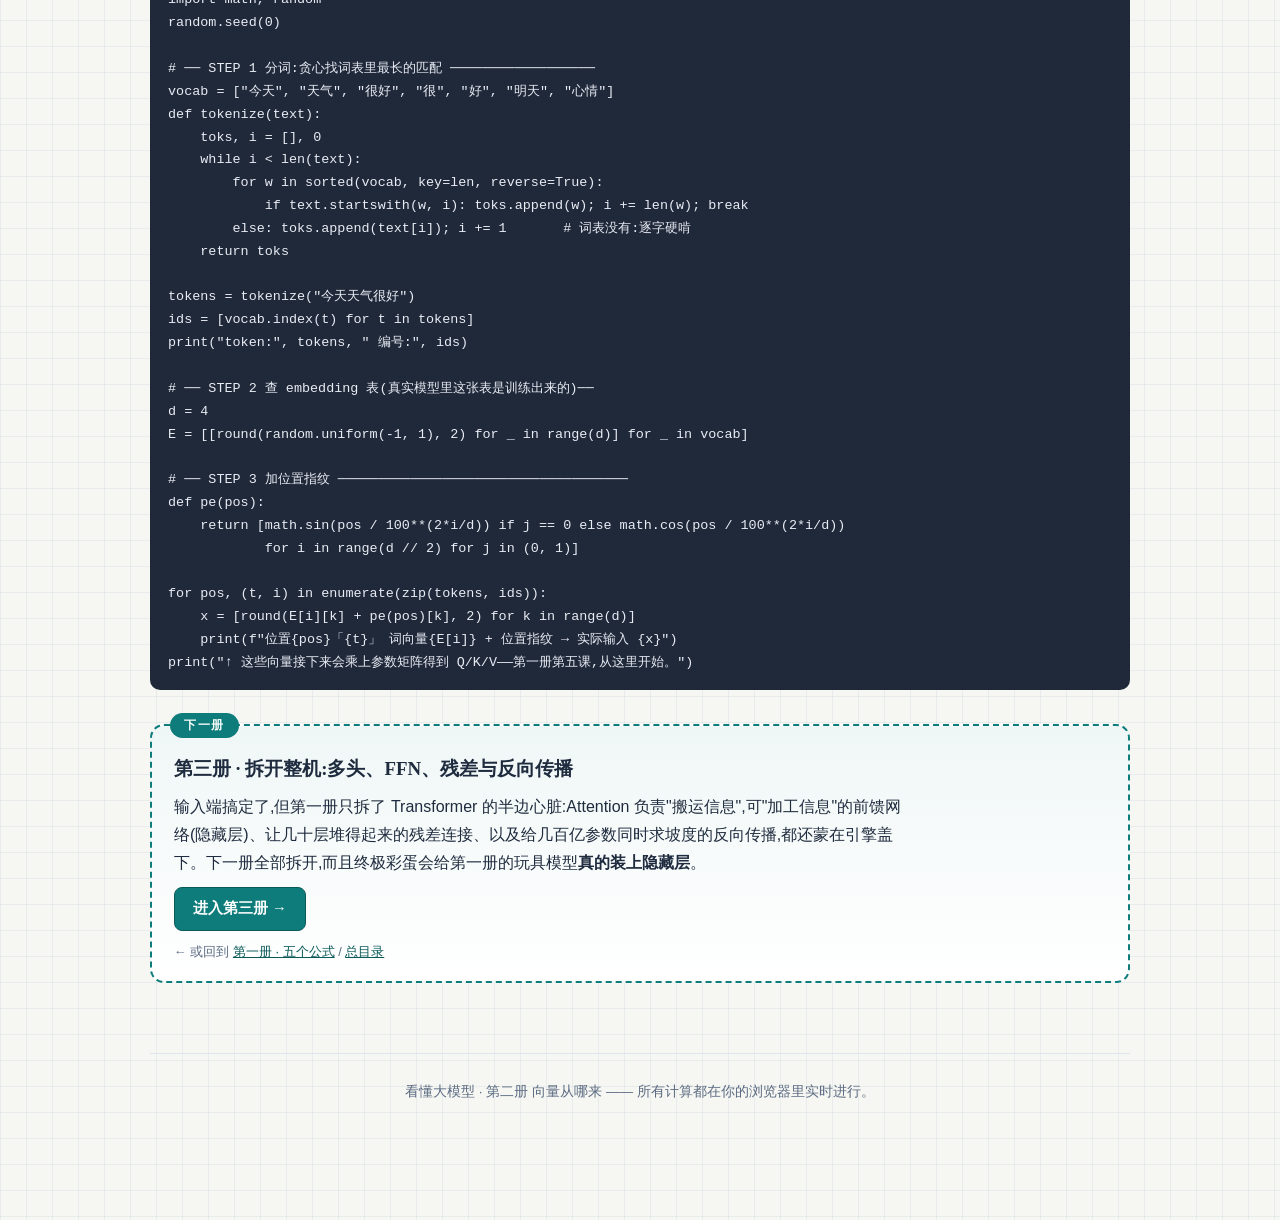
==== commit eaab4fe6: "统一二~五册的机制与体验:急救包、预测门、手算、五段式与公式芯片。 让各册与第一册招牌设计对齐,零基础读者随时能查符号、先下注再实验、用口算巩固,过关时也有公式回显。  Co-authored-by:" ====
--- a/02-tokens.html
+++ b/02-tokens.html
@@ -24,7 +24,7 @@
 .cmp-table td.same{color:var(--sub)}
 </style>
 </head>
-<body data-prog-total="8">
+<body data-prog-total="10">
 <nav>
   <div class="nav-in">
     <span class="nav-brand">向量从哪来</span>
@@ -34,7 +34,7 @@
     <a class="nav-chip" href="#c6" data-nav="c6">总装</a>
     <a class="nav-chip" href="#c7" data-nav="c7">毕业测验</a>
     <a class="nav-chip" href="#c8" data-nav="c8">彩蛋</a>
-    <span class="nav-chip" id="navProg">掌握 0/8</span>
+    <span class="nav-chip" id="navProg">掌握 0/10</span>
   </div>
   <div class="series-in">
     <a class="sbook" href="index.html">📖 总目录</a>
@@ -67,7 +67,13 @@
   <div class="stage">
     <span class="tag">动手玩</span>
     <h3>亲手切几句话——注意 token 不等于字,也不等于词</h3>
-    <div class="widget">
+    <div class="gate">
+      <h4>🔮 先下注,再解锁实验</h4>
+      <p class="small">你猜:「今天天气很好」这 6 个字,会被切成几个 token?</p>
+      <div class="btn-row"><button class="btn ghost g-opt" data-g="tok" data-i="0">6 个(一字一块)</button><button class="btn ghost g-opt" data-g="tok" data-i="1">3 个</button><button class="btn ghost g-opt" data-g="tok" data-i="2">1 个(整句一块)</button></div>
+      <div class="gate-res" id="gres-tok">选一个答案,下面的实验才会解锁。</div>
+    </div>
+    <div class="widget locked" id="lab-tok">
       <input class="tok-in" id="tokIn" value="今天天气很好" aria-label="输入要分词的文本">
       <div class="btn-row">
         <button class="btn ghost tok-preset" data-t="今天天气很好">今天天气很好</button>
@@ -100,6 +106,16 @@
   </div>
 
   <div class="stage">
+    <span class="tag">手算验证</span>
+    <h3>口算一次贪心最长匹配</h3>
+    <div class="verify">
+      玩具词表里有「un」「happi」「ness」「happy」。切「unhappiness」:<br>
+      <span class="mono">从左扫:「un」命中 → 「happi」命中 → 「ness」命中</span> —— 切成 <b>3</b> 块(不是 1 个整词)。
+      <div class="try" data-exp="2" data-tol="0.01" data-key="t0"><span>✍️ 轮到你:词表有「straw」「berry」「apple」。输入 strawberry,切成几块?</span><input type="number" step="1" class="t-in" placeholder="?"><button class="btn ghost t-btn">检查</button><span class="t-fb"></span></div>
+    </div>
+  </div>
+
+  <div class="stage">
     <span class="tag">回到大模型</span>
     <div class="backline">GPT 类模型的词表约 10 万块。你被计费的"token 数"、上下文窗口的"128k",单位都是它。两个著名后果:① 模型<b>数不清 strawberry 里有几个 r</b>——它看到的是「straw」「berry」两块整砖,根本没见过字母;② 同样意思的话,不同语言消耗的 token 数不同——训练语料少的语言会被切得更碎、更贵。</div>
   </div>
@@ -132,7 +148,7 @@
 
   <div class="stage"><span class="tag">过关检查</span>
     <div class="quiz" data-key="q1" data-fbok="正确——模型看到的是「straw」「berry」两块砖的编号,里面有几个 r 它从没'看见'过。" data-fbbad="回想上面的实验:strawberry 被切成了几块?模型看到的是块的编号,不是字母。">
-      <h3>为什么大模型经常数不清「strawberry」里有几个 r?</h3><button class="q-opt" data-ok="0">模型数学不好,不会数数</button><button class="q-opt" data-ok="1">它看到的是「straw」「berry」两个整块 token,不是字母</button><button class="q-opt" data-ok="0">r 这个字母不在词表里</button><div class="q-fb"></div>
+      <h3>为什么大模型经常数不清「strawberry」里有几个 r?</h3><div><span class="q-fml">贪心最长匹配:strawberry → [straw][berry]</span></div><button class="q-opt" data-ok="0">模型数学不好,不会数数</button><button class="q-opt" data-ok="1">它看到的是「straw」「berry」两个整块 token,不是字母</button><button class="q-opt" data-ok="0">r 这个字母不在词表里</button><div class="q-fb"></div>
     </div>
   </div>
 </section>
@@ -158,7 +174,13 @@
   <div class="stage">
     <span class="tag">动手玩</span>
     <h3>点两个词,看它们在语义地图上有多"合拍"</h3>
-    <div class="widget">
+    <div class="gate">
+      <h4>🔮 先下注,再解锁实验</h4>
+      <p class="small">你猜:地图上「猫」离谁更近?</p>
+      <div class="btn-row"><button class="btn ghost g-opt" data-g="emb" data-i="0">汽车(都是常见名词)</button><button class="btn ghost g-opt" data-g="emb" data-i="1">狗(同类动物)</button><button class="btn ghost g-opt" data-g="emb" data-i="2">一样远——编号相邻才近</button></div>
+      <div class="gate-res" id="gres-emb">选一个答案,下面的实验才会解锁。</div>
+    </div>
+    <div class="widget locked" id="lab-emb">
       <div class="w-grid">
         <div>
           <svg id="embSvg" class="emb-svg" viewBox="0 0 360 320" width="100%"></svg>
@@ -232,7 +254,7 @@
 
   <div class="stage"><span class="tag">过关检查</span>
     <div class="quiz" data-key="q2" data-fbok="正确。E 是参数,和第一册彩蛋里的 W 一样被梯度下降一格格调出来——'含义'是训练的副产品。" data-fbbad="想想 E 的初始值是什么(随机数),以及第一册第三课的更新公式对谁生效。">
-      <h3>embedding 表里"猫和狗挨得近",是谁安排的?</h3><button class="q-opt" data-ok="0">工程师按词典手工填的</button><button class="q-opt" data-ok="1">训练出来的:E 也是参数,被梯度下降从随机数一路调出来</button><button class="q-opt" data-ok="0">分词算法顺便算好的</button><div class="q-fb"></div>
+      <h3>embedding 表里"猫和狗挨得近",是谁安排的?</h3><div><span class="q-fml">x = E[编号],E 是参数</span></div><button class="q-opt" data-ok="0">工程师按词典手工填的</button><button class="q-opt" data-ok="1">训练出来的:E 也是参数,被梯度下降从随机数一路调出来</button><button class="q-opt" data-ok="0">分词算法顺便算好的</button><div class="q-fb"></div>
     </div>
   </div>
 </section>
@@ -258,7 +280,13 @@
   <div class="stage">
     <span class="tag">动手玩 ①</span>
     <h3>开关位置编码,对比两句话里每个词的"真实输入"</h3>
-    <div class="widget">
+    <div class="gate">
+      <h4>🔮 先下注,再解锁实验</h4>
+      <p class="small">不加位置编码,把「猫咬狗」打乱成「狗咬猫」——「猫」这个词送进 Attention 的输入向量会变吗?</p>
+      <div class="btn-row"><button class="btn ghost g-opt" data-g="pe" data-i="0">会变——它的位置不同了</button><button class="btn ghost g-opt" data-g="pe" data-i="1">完全不变</button></div>
+      <div class="gate-res" id="gres-pe">选一个答案,下面的实验才会解锁。</div>
+    </div>
+    <div class="widget locked" id="lab-pe">
       <div class="btn-row" style="margin-top:0">
         <button class="btn" id="peOff">不加位置编码 🙈</button>
         <button class="btn ghost" id="peOn">加上位置编码 📍</button>
@@ -292,6 +320,18 @@
   </div>
 
   <div class="stage">
+    <span class="tag">手算验证</span>
+    <h3>拿动手玩①里的「猫」核对一次</h3>
+    <div class="verify">
+      「猫」的词向量 = (1.0, 0.2),位置 0 的位置向量 = (0.10, 0.00):<br>
+      <span class="mono">句1(位置0):实际输入 = (1.0+0.10, 0.2+0.00) = <b>(1.10, 0.20)</b></span><br>
+      <span class="mono">句2(位置2):位置向量 = (0.30, 0.20) → 实际输入 = <b>(1.30, 0.40)</b></span><br>
+      同一个「猫」,两个不同的输入——回到上面的对比表,核对「加上位置编码」时那两格数字。
+      <div class="try" data-exp="0.9" data-tol="0.01" data-key="t2"><span>✍️ 轮到你:「狗」的词向量 = (0.8, 0.6),放在位置 0(位置向量 (0.10, 0.00)),实际输入的第一维 = ?</span><input type="number" step="0.01" class="t-in" placeholder="?.?"><button class="btn ghost t-btn">检查</button><span class="t-fb"></span></div>
+    </div>
+  </div>
+
+  <div class="stage">
     <span class="tag">回到大模型</span>
     <div class="backline">至此输入端闭环:<b>文字 → token 编号(第一课)→ 词向量(第二课)+ 位置向量(第三课)→ 送进 Attention(第一册第五课)</b>。第一册里"天上掉下来"的每一个数字,现在都有了产地。</div>
   </div>
@@ -319,7 +359,7 @@
 
   <div class="stage"><span class="tag">过关检查</span>
     <div class="quiz" data-key="q3" data-fbok="正确——点积和加权求和都是'一袋词'操作,必须把位置写进向量,顺序才可被计算。" data-fbbad="回看动手玩①:不加位置编码时,两句话里「猫」的输入向量一样吗?">
-      <h3>如果去掉位置编码,「我打你」和「你打我」对模型来说?</h3><button class="q-opt" data-ok="1">完全一样——Attention 本身对顺序失明</button><button class="q-opt" data-ok="0">仍然不同,因为词的先后会影响点积</button><div class="q-fb"></div>
+      <h3>如果去掉位置编码,「我打你」和「你打我」对模型来说?</h3><div><span class="q-fml">输入 = 词向量 + 位置向量(pos)</span></div><button class="q-opt" data-ok="1">完全一样——Attention 本身对顺序失明</button><button class="q-opt" data-ok="0">仍然不同,因为词的先后会影响点积</button><div class="q-fb"></div>
     </div>
   </div>
 </section>
@@ -345,13 +385,13 @@
   <p class="ch-lede">四题全对,输入端毕业:</p>
   <div class="w-grid">
     <div class="quiz" data-key="g1" data-grad="1" data-fbok="正确。" data-fbbad="回想第一课:模型看到的是块,不是字母/汉字。">
-      <h3>① 模型经常写对成语却数错笔画,最可能的原因是?</h3><button class="q-opt" data-ok="1">成语是常见 token 整块记住了,笔画它从没"见"过</button><button class="q-opt" data-ok="0">笔画太多超出了上下文窗口</button><button class="q-opt" data-ok="0">中文语料太少</button><div class="q-fb"></div></div>
+      <h3>① 模型经常写对成语却数错笔画,最可能的原因是?</h3><div><span class="q-fml">BPE:常见组合 → 一整块 token</span></div><button class="q-opt" data-ok="1">成语是常见 token 整块记住了,笔画它从没"见"过</button><button class="q-opt" data-ok="0">笔画太多超出了上下文窗口</button><button class="q-opt" data-ok="0">中文语料太少</button><div class="q-fb"></div></div>
     <div class="quiz" data-key="g2" data-grad="1" data-fbok="正确。" data-fbbad="编号只是门牌;含义住在 embedding 向量里。">
-      <h3>② 词表里编号 100 和编号 101 的两个 token,含义一定相近吗?</h3><button class="q-opt" data-ok="0">一定相近,编号是按含义排的</button><button class="q-opt" data-ok="1">毫无关系——相近与否要看它们的向量,编号只是门牌</button><div class="q-fb"></div></div>
+      <h3>② 词表里编号 100 和编号 101 的两个 token,含义一定相近吗?</h3><div><span class="q-fml">x = E[编号] —— 编号只是门牌</span></div><button class="q-opt" data-ok="0">一定相近,编号是按含义排的</button><button class="q-opt" data-ok="1">毫无关系——相近与否要看它们的向量,编号只是门牌</button><div class="q-fb"></div></div>
     <div class="quiz" data-key="g3" data-grad="1" data-fbok="正确。" data-fbbad="E 的初始值是随机数,后来发生了什么?第一册第三课。">
-      <h3>③ 一个训练到一半的模型,它的 embedding 表 E 正在?</h3><button class="q-opt" data-ok="1">和其他参数一起被梯度下降持续更新</button><button class="q-opt" data-ok="0">保持不变,E 在训练前就定好了</button><div class="q-fb"></div></div>
+      <h3>③ 一个训练到一半的模型,它的 embedding 表 E 正在?</h3><div><span class="q-fml">w ← w − η·∇L(w),对 E 的每个数同样生效</span></div><button class="q-opt" data-ok="1">和其他参数一起被梯度下降持续更新</button><button class="q-opt" data-ok="0">保持不变,E 在训练前就定好了</button><div class="q-fb"></div></div>
     <div class="quiz" data-key="g4" data-grad="1" data-fbok="正确。" data-fbbad="位置编码解决的正是这个问题——回看第三课动手玩①。">
-      <h3>④ 把一句话的词随机打乱后输入(不加位置编码的)Attention,输出会?</h3><button class="q-opt" data-ok="1">完全不变——这正是需要位置编码的原因</button><button class="q-opt" data-ok="0">大变——Attention 天生对顺序敏感</button><div class="q-fb"></div></div>
+      <h3>④ 把一句话的词随机打乱后输入(不加位置编码的)Attention,输出会?</h3><div><span class="q-fml">无位置编码:Attention 只见"一袋词"</span></div><button class="q-opt" data-ok="1">完全不变——这正是需要位置编码的原因</button><button class="q-opt" data-ok="0">大变——Attention 天生对顺序敏感</button><div class="q-fb"></div></div>
   </div>
   <div class="verify" id="gradBox" data-done="🎓 毕业!输入端三块拼图齐了——你已经知道第一册那些向量的完整产地。" style="margin-top:16px">毕业进度:<b id="gradScore">0 / 4</b> —— <span id="gradMsg">别急,可以随时回各课复习再来。</span></div>
 </section>
@@ -406,7 +446,36 @@
 
 <footer>看懂大模型 · 第二册 向量从哪来 —— 所有计算都在你的浏览器里实时进行。</footer>
 </main>
-
+<button class="float-help" id="helpBtn" aria-label="打开公式与符号急救包">√?<small>公式·符号</small></button>
+<div class="help-mask" id="helpMask"></div>
+<aside class="help-panel" id="helpPanel" aria-label="公式与符号急救包">
+  <div class="hp-head"><h3>公式 · 符号急救包</h3><button class="hp-close" id="helpClose" aria-label="关闭">×</button></div>
+  <p class="small">忘了哪条规则、哪个符号,在这里查完接着学。点条目可跳回对应课复习。</p>
+  <div class="sym-group"><h4>本册速查</h4>
+    <button class="fml-row" data-go="c1"><span class="fl"><span class="fn2">① 分词 BPE</span><span class="fd">文字 → token 块</span><span class="fgo">第一课 ↗</span></span><span class="ff">统计最常相邻的一对 → 合并成新块,重复几万次</span></button>
+    <button class="fml-row" data-go="c2"><span class="fl"><span class="fn2">② Embedding 查表</span><span class="fd">编号 → 向量</span><span class="fgo">第二课 ↗</span></span><span class="ff">x = E[编号]</span></button>
+    <button class="fml-row" data-go="c2"><span class="fl"><span class="fn2">③ 相似度</span><span class="fd">两个向量多"合拍"</span><span class="fgo">第二课 ↗</span></span><span class="ff">cos θ = A·B / |A||B|</span></button>
+    <button class="fml-row" data-go="c3"><span class="fl"><span class="fn2">④ 位置编码</span><span class="fd">把"第几个"写进向量</span><span class="fgo">第三课 ↗</span></span><span class="ff">输入 = 词向量 + 位置向量(pos)</span></button>
+  </div>
+  <div class="sym-group"><h4>第一课 · 分词</h4>
+    <div class="sym-row"><span class="sy">token</span><span><span class="sn">块</span><br><span class="sm2">模型的最小输入单位:可以是词、半个词、几个字母。计费、上下文窗口的单位都是它。</span></span></div>
+    <div class="sym-row"><span class="sy">BPE</span><span><span class="sn">字节对编码</span><br><span class="sm2">造词表的算法:从单字符起步,反复把"最常相邻的一对"合并成新块。常见内容越合越长。</span></span></div>
+  </div>
+  <div class="sym-group"><h4>第二课 · Embedding</h4>
+    <div class="sym-row"><span class="sy">E</span><span><span class="sn">embedding 表</span><br><span class="sm2">词表有多少 token 就有多少行,每行一个向量。它是参数,被梯度下降从随机数一路调出来。</span></span></div>
+    <div class="sym-row"><span class="sy">E[i]</span><span><span class="sn">查表</span><br><span class="sm2">方括号 = "取第 i 行"。查表动作本身毫无智能,智能全在表里的数字。</span></span></div>
+    <div class="sym-row"><span class="sy">A·B</span><span><span class="sn">点积(第一册的老朋友)</span><br><span class="sm2">对应位置相乘再相加。结果越大,两个向量越"合拍"。</span></span></div>
+    <div class="sym-row"><span class="sy">|A|</span><span><span class="sn">向量长度</span><br><span class="sm2">从原点到 A 的距离,勾股定理:|(3, 4)| = √(9+16) = 5。</span></span></div>
+    <div class="sym-row"><span class="sy">cos θ</span><span><span class="sn">夹角余弦</span><br><span class="sm2">两个向量夹角的余弦:1 = 同向(意思相近),0 = 垂直(不相干),−1 = 反向。点积 ÷ 两个长度就得到它。</span></span></div>
+  </div>
+  <div class="sym-group"><h4>第三课 · 位置编码</h4>
+    <div class="sym-row"><span class="sy">pos</span><span><span class="sn">位置编号</span><br><span class="sm2">这个 token 是句子里的第几个:0, 1, 2, …</span></span></div>
+    <div class="sym-row"><span class="sy">sin / cos</span><span><span class="sn">正弦 / 余弦</span><br><span class="sm2">三角函数,输入增大时在 −1~1 之间来回摆。这里只当"匀速旋转的指针"用,不必会算。</span></span></div>
+    <div class="sym-row"><span class="sy">PE(pos)</span><span><span class="sn">位置向量</span><br><span class="sm2">位置 pos 的"指纹":一组转速不同的 sin/cos 读数。只看位置,不看词。</span></span></div>
+    <div class="sym-row"><span class="sy">d</span><span><span class="sn">维度</span><br><span class="sm2">向量里数字的个数。演示用 2~8 个,真实模型几千个。</span></span></div>
+  </div>
+  <p class="small" style="margin-top:16px">第一册的五个公式与符号,在 <a href="01-formulas.html">第一册</a> 右下角的同款浮窗里。</p>
+</aside>
 <script src="assets/common.js"></script>
 <script>
 /* ==================== 第一课 分词器 ==================== */
@@ -561,6 +630,16 @@
 }
 $('#peSlider').addEventListener('input',peBars);
 peBars();
+
+/* ==================== 预测门 ==================== */
+const GATES={
+ tok:{ans:1,right:'答对了!「今天」「天气」「很好」都是常见组合,各自被合成了一整块。去把五个预设句都切一遍。',
+      wrong:'实验已解锁——亲手切一下:常见组合被当成一整块,6 个字只切出 3 个 token。再试试生僻字会怎样。'},
+ emb:{ans:1,right:'没错——意思相近的词在地图上挨着。去点「猫」和「狗」,再点「猫」和「汽车」对比余弦。',
+      wrong:'实验已解锁——点「猫↔狗」和「猫↔汽车」对比读数:近的是同类,不是"常见名词"或编号邻居。'},
+ pe:{ans:1,right:'没错——词向量只看"是什么词",不看"在第几格"。这正是大麻烦:模型分不清「猫咬狗」和「狗咬猫」。去表里亲眼确认。',
+     wrong:'直觉常这么猜——但词向量只看"是什么词",完全不携带位置。实验已解锁,去对比表里亲眼看看。'}};
+bindGates(GATES);
 </script>
 </body>
 </html>
